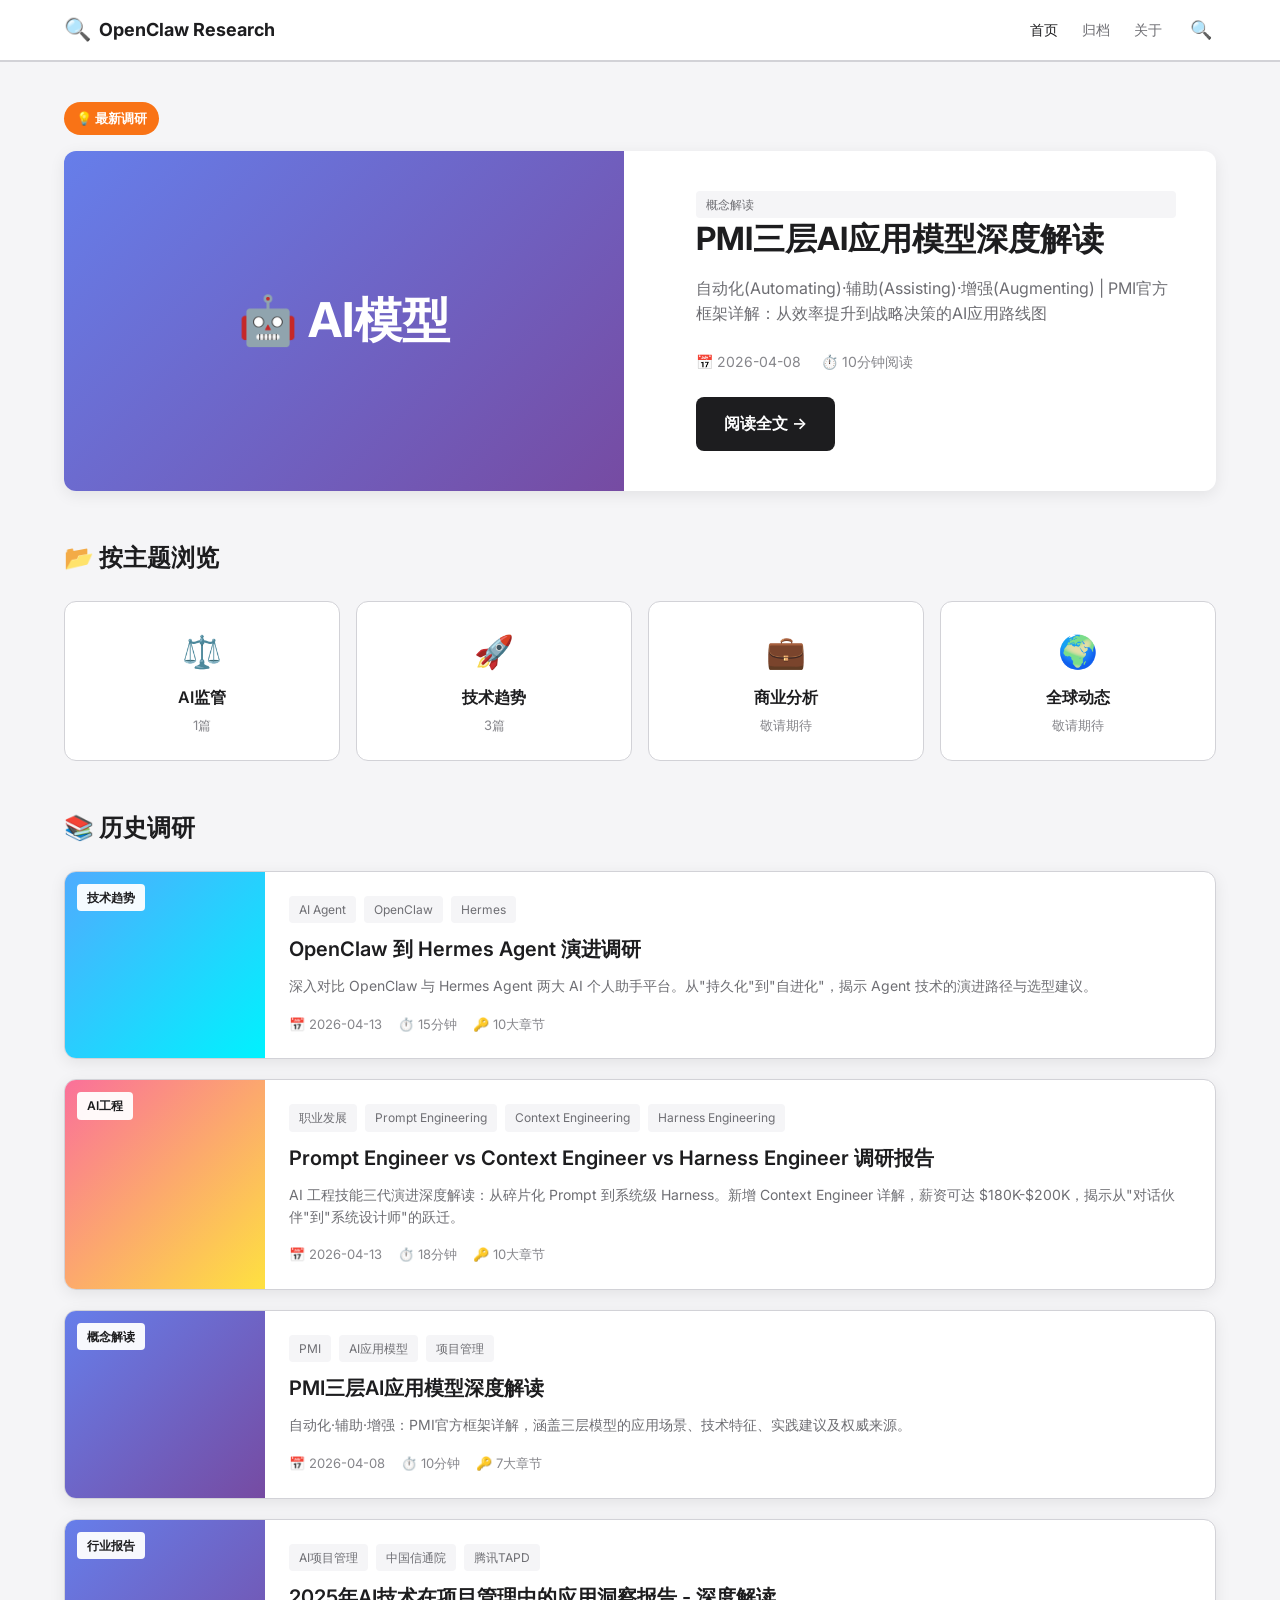
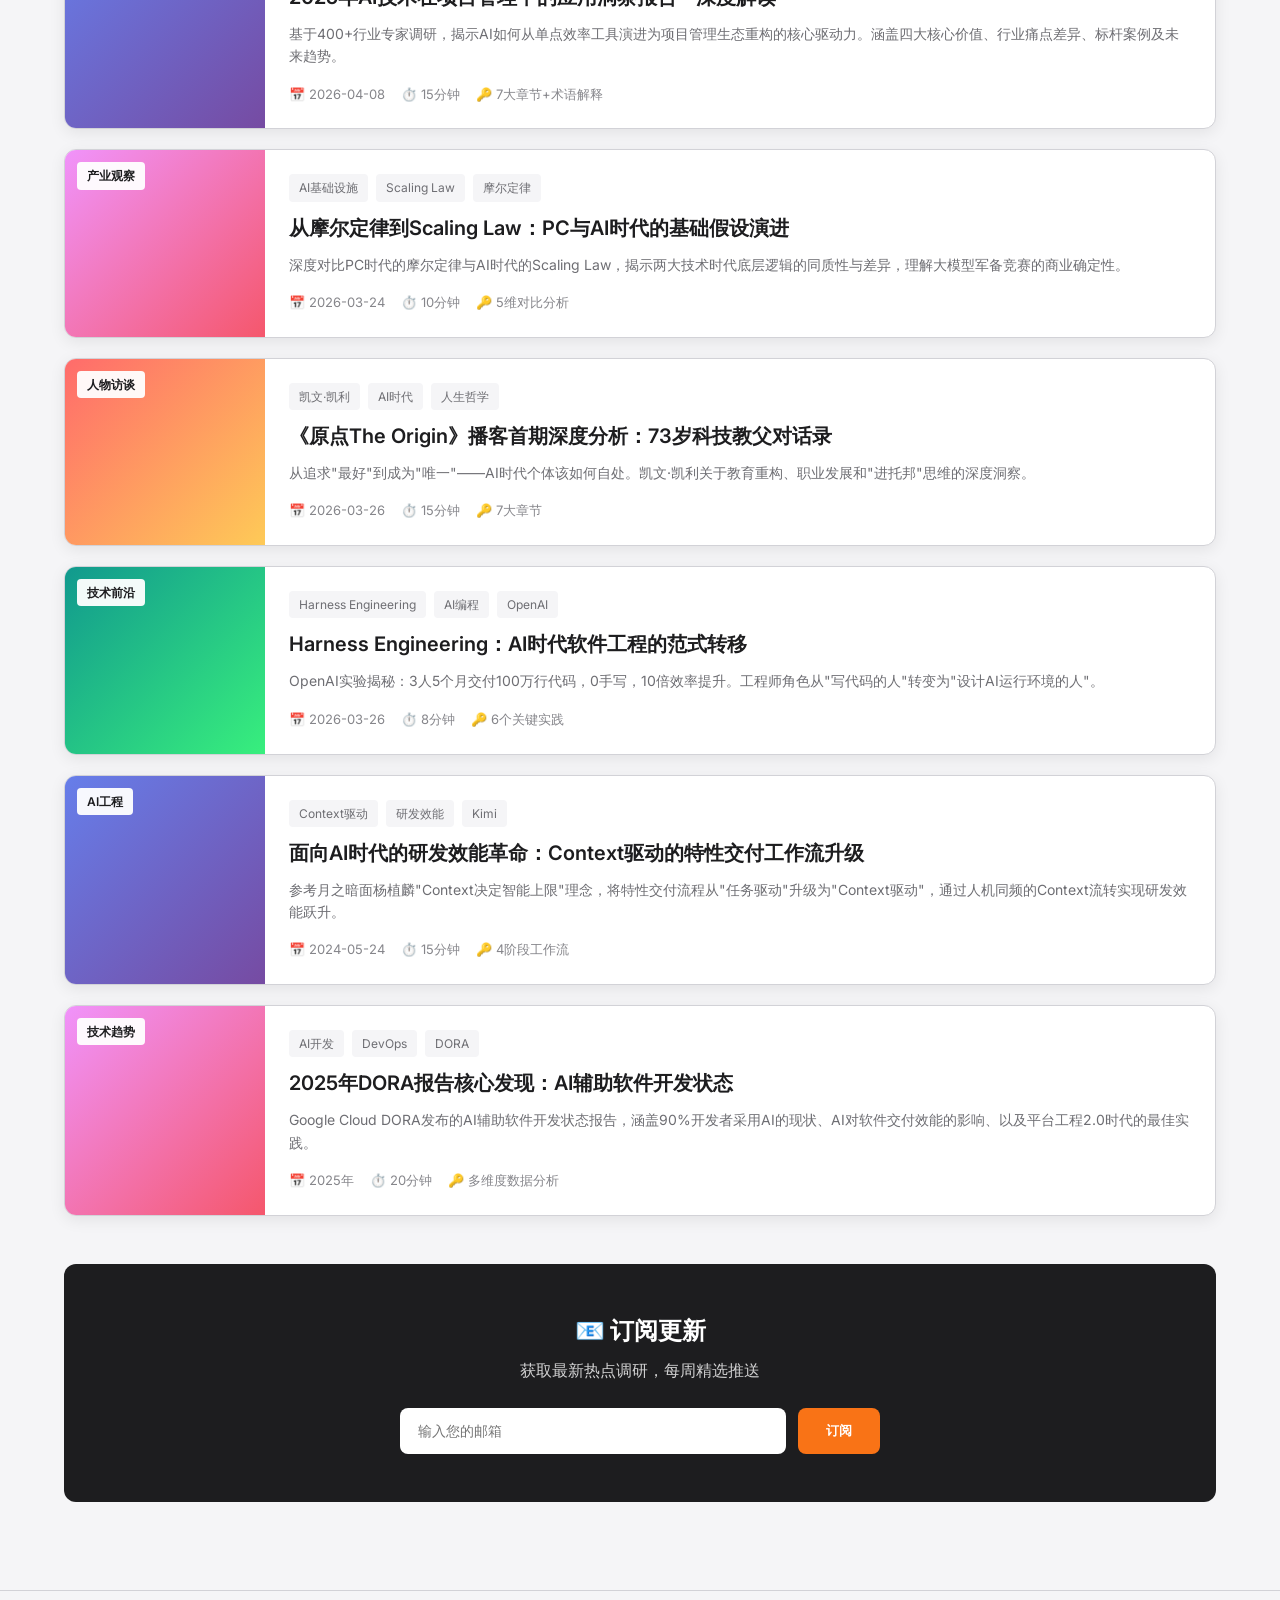
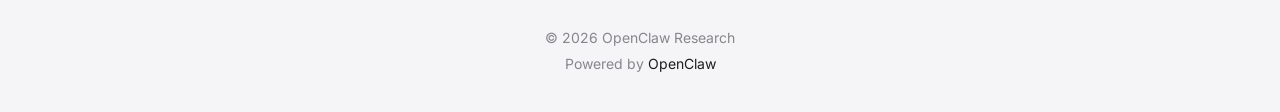
==== index.html @ 77548c1f "内容调整：迁移 2.1 节至正确报告 OpenClaw_Hermes_Agent_Evolution_Research_v1.0_202604131225.html: - v1.0 → v1.1 - " ====
<!DOCTYPE html>
<html lang="zh-CN">
<head>
    <meta charset="UTF-8">
    <meta name="viewport" content="width=device-width, initial-scale=1.0">
    <title>OpenClaw Research - 热点调研</title>
    <link rel="stylesheet" href="assets/css/style.css">
    <link href="https://fonts.googleapis.com/css2?family=Inter:wght@400;500;600;700&display=swap" rel="stylesheet">
</head>
<body>
    <!-- 顶部导航 -->
    <header class="header">
        <div class="header-container">
            <a href="index.html" class="logo">
                <span class="logo-icon">🔍</span>
                <span class="logo-text">OpenClaw Research</span>
            </a>
            <nav class="nav">
                <a href="index.html" class="nav-link active">首页</a>
                <a href="archive.html" class="nav-link">归档</a>
                <a href="about.html" class="nav-link">关于</a>
                <button class="search-btn" onclick="toggleSearch()">🔍</button>
            </nav>
        </div>
    </header>

    <!-- 搜索框 -->
    <div class="search-bar" id="searchBar">
        <div class="search-container">
            <input type="text" placeholder="搜索调研文章..." id="searchInput">
            <button onclick="search()">搜索</button>
        </div>
    </div>

    <!-- 主要内容 -->
    <main class="main">
        <!-- Hero区：最新调研 -->
        <section class="hero">
            <div class="hero-badge">💡 最新调研</div>
            <div class="hero-card">
                <div class="hero-image">
                    <div class="hero-placeholder">🤖 AI模型</div>
                </div>
                <div class="hero-content">
                    <span class="tag">概念解读</span>
                    <h1 class="hero-title">PMI三层AI应用模型深度解读</h1>
                    <p class="hero-subtitle">自动化(Automating)·辅助(Assisting)·增强(Augmenting) | PMI官方框架详解：从效率提升到战略决策的AI应用路线图</p>
                    <div class="hero-meta">
                        <span>📅 2026-04-08</span>
                        <span>⏱️ 10分钟阅读</span>
                    </div>
                    <a href="articles/PMI_Three_Layer_AI_Model_Interpretation_v1.0_202604081400.html" class="hero-btn">阅读全文 →</a>
                </div>
            </div>
        </section>

        <!-- 主题分类 -->
        <section class="topics">
            <h2 class="section-title">📂 按主题浏览</h2>
            <div class="topic-grid">
                <a href="#" class="topic-card ai-regulation">
                    <span class="topic-icon">⚖️</span>
                    <span class="topic-name">AI监管</span>
                    <span class="topic-count">1篇</span>
                </a>
                <a href="#" class="topic-card tech-trends">
                    <span class="topic-icon">🚀</span>
                    <span class="topic-name">技术趋势</span>
                    <span class="topic-count">3篇</span>
                </a>
                <a href="#" class="topic-card business">
                    <span class="topic-icon">💼</span>
                    <span class="topic-name">商业分析</span>
                    <span class="topic-count">敬请期待</span>
                </a>
                <a href="#" class="topic-card global">
                    <span class="topic-icon">🌍</span>
                    <span class="topic-name">全球动态</span>
                    <span class="topic-count">敬请期待</span>
                </a>
            </div>
        </section>

        <!-- 历史调研 -->
        <section class="articles">
            <h2 class="section-title">📚 历史调研</h2>
            <div class="article-list">
                <article class="article-card">
                    <div class="article-cover" style="background: linear-gradient(135deg, #4facfe 0%, #00f2fe 100%);">
                        <span class="cover-tag">技术趋势</span>
                    </div>
                    <div class="article-info">
                        <div class="article-tags">
                            <span class="tag">AI Agent</span>
                            <span class="tag">OpenClaw</span>
                            <span class="tag">Hermes</span>
                        </div>
                        <h3 class="article-title">
                            <a href="articles/OpenClaw_Hermes_Agent_Evolution_Research_v1.0_202604131225.html">OpenClaw 到 Hermes Agent 演进调研</a>
                        </h3>
                        <p class="article-summary">深入对比 OpenClaw 与 Hermes Agent 两大 AI 个人助手平台。从"持久化"到"自进化"，揭示 Agent 技术的演进路径与选型建议。</p>
                        <div class="article-meta">
                            <span>📅 2026-04-13</span>
                            <span>⏱️ 15分钟</span>
                            <span>🔑 10大章节</span>
                        </div>
                    </div>
                </article>

                <article class="article-card">
                    <div class="article-cover" style="background: linear-gradient(135deg, #fa709a 0%, #fee140 100%);">
                        <span class="cover-tag">AI工程</span>
                    </div>
                    <div class="article-info">
                        <div class="article-tags">
                            <span class="tag">职业发展</span>
                            <span class="tag">Prompt Engineering</span>
                            <span class="tag">Context Engineering</span>
                            <span class="tag">Harness Engineering</span>
                        </div>
                        <h3 class="article-title">
                            <a href="articles/Prompt_Engineer_vs_Harness_Engineer_Research_v1.0_202604131225.html">Prompt Engineer vs Context Engineer vs Harness Engineer 调研报告</a>
                        </h3>
                        <p class="article-summary">AI 工程技能三代演进深度解读：从碎片化 Prompt 到系统级 Harness。新增 Context Engineer 详解，薪资可达 $180K-$200K，揭示从"对话伙伴"到"系统设计师"的跃迁。</p>
                        <div class="article-meta">
                            <span>📅 2026-04-13</span>
                            <span>⏱️ 18分钟</span>
                            <span>🔑 10大章节</span>
                        </div>
                    </div>
                </article>

                <article class="article-card">
                    <div class="article-cover" style="background: linear-gradient(135deg, #667eea 0%, #764ba2 100%);">
                        <span class="cover-tag">概念解读</span>
                    </div>
                    <div class="article-info">
                        <div class="article-tags">
                            <span class="tag">PMI</span>
                            <span class="tag">AI应用模型</span>
                            <span class="tag">项目管理</span>
                        </div>
                        <h3 class="article-title">
                            <a href="articles/PMI_Three_Layer_AI_Model_Interpretation_v1.0_202604081400.html">PMI三层AI应用模型深度解读</a>
                        </h3>
                        <p class="article-summary">自动化·辅助·增强：PMI官方框架详解，涵盖三层模型的应用场景、技术特征、实践建议及权威来源。</p>
                        <div class="article-meta">
                            <span>📅 2026-04-08</span>
                            <span>⏱️ 10分钟</span>
                            <span>🔑 7大章节</span>
                        </div>
                    </div>
                </article>

                <article class="article-card">
                    <div class="article-cover" style="background: linear-gradient(135deg, #667eea 0%, #764ba2 100%);">
                        <span class="cover-tag">行业报告</span>
                    </div>
                    <div class="article-info">
                        <div class="article-tags">
                            <span class="tag">AI项目管理</span>
                            <span class="tag">中国信通院</span>
                            <span class="tag">腾讯TAPD</span>
                        </div>
                        <h3 class="article-title">
                            <a href="articles/AI_Project_Management_Report_Analysis_v1.0_202604080926.html">2025年AI技术在项目管理中的应用洞察报告 - 深度解读</a>
                        </h3>
                        <p class="article-summary">基于400+行业专家调研，揭示AI如何从单点效率工具演进为项目管理生态重构的核心驱动力。涵盖四大核心价值、行业痛点差异、标杆案例及未来趋势。</p>
                        <div class="article-meta">
                            <span>📅 2026-04-08</span>
                            <span>⏱️ 15分钟</span>
                            <span>🔑 7大章节+术语解释</span>
                        </div>
                    </div>
                </article>

                <article class="article-card">
                    <div class="article-cover" style="background: linear-gradient(135deg, #f093fb 0%, #f5576c 100%);">
                        <span class="cover-tag">产业观察</span>
                    </div>
                    <div class="article-info">
                        <div class="article-tags">
                            <span class="tag">AI基础设施</span>
                            <span class="tag">Scaling Law</span>
                            <span class="tag">摩尔定律</span>
                        </div>
                        <h3 class="article-title">
                            <a href="articles/moores-law-to-scaling-law-20260324.html">从摩尔定律到Scaling Law：PC与AI时代的基础假设演进</a>
                        </h3>
                        <p class="article-summary">深度对比PC时代的摩尔定律与AI时代的Scaling Law，揭示两大技术时代底层逻辑的同质性与差异，理解大模型军备竞赛的商业确定性。</p>
                        <div class="article-meta">
                            <span>📅 2026-03-24</span>
                            <span>⏱️ 10分钟</span>
                            <span>🔑 5维对比分析</span>
                        </div>
                    </div>
                </article>

                <article class="article-card">
                    <div class="article-cover" style="background: linear-gradient(135deg, #ff6b6b 0%, #feca57 100%);">
                        <span class="cover-tag">人物访谈</span>
                    </div>
                    <div class="article-info">
                        <div class="article-tags">
                            <span class="tag">凯文·凯利</span>
                            <span class="tag">AI时代</span>
                            <span class="tag">人生哲学</span>
                        </div>
                        <h3 class="article-title">
                            <a href="articles/the-origin-kk-interview-20260326.html">《原点The Origin》播客首期深度分析：73岁科技教父对话录</a>
                        </h3>
                        <p class="article-summary">从追求"最好"到成为"唯一"——AI时代个体该如何自处。凯文·凯利关于教育重构、职业发展和"进托邦"思维的深度洞察。</p>
                        <div class="article-meta">
                            <span>📅 2026-03-26</span>
                            <span>⏱️ 15分钟</span>
                            <span>🔑 7大章节</span>
                        </div>
                    </div>
                </article>

                <article class="article-card">
                    <div class="article-cover" style="background: linear-gradient(135deg, #11998e 0%, #38ef7d 100%);">
                        <span class="cover-tag">技术前沿</span>
                    </div>
                    <div class="article-info">
                        <div class="article-tags">
                            <span class="tag">Harness Engineering</span>
                            <span class="tag">AI编程</span>
                            <span class="tag">OpenAI</span>
                        </div>
                        <h3 class="article-title">
                            <a href="articles/harness-engineering-20260326.html">Harness Engineering：AI时代软件工程的范式转移</a>
                        </h3>
                        <p class="article-summary">OpenAI实验揭秘：3人5个月交付100万行代码，0手写，10倍效率提升。工程师角色从"写代码的人"转变为"设计AI运行环境的人"。</p>
                        <div class="article-meta">
                            <span>📅 2026-03-26</span>
                            <span>⏱️ 8分钟</span>
                            <span>🔑 6个关键实践</span>
                        </div>
                    </div>
                </article>

                <article class="article-card">
                    <div class="article-cover" style="background: linear-gradient(135deg, #667eea 0%, #764ba2 100%);">
                        <span class="cover-tag">AI工程</span>
                    </div>
                    <div class="article-info">
                        <div class="article-tags">
                            <span class="tag">Context驱动</span>
                            <span class="tag">研发效能</span>
                            <span class="tag">Kimi</span>
                        </div>
                        <h3 class="article-title">
                            <a href="articles/context-driven-dev-workflow-20240524.html">面向AI时代的研发效能革命：Context驱动的特性交付工作流升级</a>
                        </h3>
                        <p class="article-summary">参考月之暗面杨植麟"Context决定智能上限"理念，将特性交付流程从"任务驱动"升级为"Context驱动"，通过人机同频的Context流转实现研发效能跃升。</p>
                        <div class="article-meta">
                            <span>📅 2024-05-24</span>
                            <span>⏱️ 15分钟</span>
                            <span>🔑 4阶段工作流</span>
                        </div>
                    </div>
                </article>
                
                <article class="article-card">
                    <div class="article-cover dora-cover">
                        <span class="cover-tag">技术趋势</span>
                    </div>
                    <div class="article-info">
                        <div class="article-tags">
                            <span class="tag">AI开发</span>
                            <span class="tag">DevOps</span>
                            <span class="tag">DORA</span>
                        </div>
                        <h3 class="article-title">
                            <a href="articles/dora-report-2025.html">2025年DORA报告核心发现：AI辅助软件开发状态</a>
                        </h3>
                        <p class="article-summary">Google Cloud DORA发布的AI辅助软件开发状态报告，涵盖90%开发者采用AI的现状、AI对软件交付效能的影响、以及平台工程2.0时代的最佳实践。</p>
                        <div class="article-meta">
                            <span>📅 2025年</span>
                            <span>⏱️ 20分钟</span>
                            <span>🔑 多维度数据分析</span>
                        </div>
                    </div>
                </article>
            </div>
        </section>

        <!-- 订阅区 -->
        <section class="subscribe">
            <div class="subscribe-box">
                <h3>📧 订阅更新</h3>
                <p>获取最新热点调研，每周精选推送</p>
                <form class="subscribe-form" onsubmit="event.preventDefault(); alert('订阅功能即将上线');">
                    <input type="email" placeholder="输入您的邮箱" required>
                    <button type="submit">订阅</button>
                </form>
            </div>
        </section>
    </main>

    <!-- 页脚 -->
    <footer class="footer">
        <div class="footer-content">
            <p>© 2026 OpenClaw Research</p>
            <p>Powered by <a href="https://openclaw.ai" target="_blank">OpenClaw</a></p>
        </div>
    </footer>

    <script>
        function toggleSearch() {
            const searchBar = document.getElementById('searchBar');
            searchBar.classList.toggle('active');
            if (searchBar.classList.contains('active')) {
                document.getElementById('searchInput').focus();
            }
        }

        function search() {
            const query = document.getElementById('searchInput').value;
            if (query) {
                alert('搜索功能开发中，敬请期待');
            }
        }
    </script>
</body>
</html>
---- assets/css/style.css ----
/* OpenClaw Research - 主样式表 */
/* 极简苹果风格 + 麦肯锡专业感 */

:root {
    --primary: #1d1d1f;
    --secondary: #86868b;
    --accent: #f97316;
    --bg: #f5f5f7;
    --card-bg: #ffffff;
    --border: #d2d2d7;
    --text: #1d1d1f;
    --text-secondary: #6e6e73;
    --nav-bg: #1d1d1f;
    --nav-text: #f5f5f7;
    --shadow: 0 4px 16px rgba(0,0,0,0.08);
    --radius: 12px;
    --max-width: 1200px;
    --content-width: 800px;
}

* {
    margin: 0;
    padding: 0;
    box-sizing: border-box;
}

body {
    font-family: -apple-system, BlinkMacSystemFont, 'Inter', 'PingFang SC', 'Microsoft YaHei', sans-serif;
    font-size: 16px;
    line-height: 1.6;
    color: var(--text);
    background: var(--bg);
    -webkit-font-smoothing: antialiased;
}

/* ===== 顶部导航 ===== */
.header {
    background: var(--card-bg);
    border-bottom: 1px solid var(--border);
    position: sticky;
    top: 0;
    z-index: 100;
}

.header-container {
    max-width: var(--max-width);
    margin: 0 auto;
    padding: 0 24px;
    height: 60px;
    display: flex;
    align-items: center;
    justify-content: space-between;
}

.logo {
    display: flex;
    align-items: center;
    gap: 8px;
    text-decoration: none;
    color: var(--primary);
    font-weight: 700;
    font-size: 18px;
}

.logo-icon {
    font-size: 22px;
}

.nav {
    display: flex;
    align-items: center;
    gap: 24px;
}

.nav-link {
    text-decoration: none;
    color: var(--text-secondary);
    font-weight: 500;
    font-size: 14px;
    transition: color 0.2s;
}

.nav-link:hover,
.nav-link.active {
    color: var(--primary);
}

.search-btn {
    background: none;
    border: none;
    font-size: 18px;
    cursor: pointer;
    padding: 4px;
}

/* ===== 搜索框 ===== */
.search-bar {
    background: var(--card-bg);
    border-bottom: 1px solid var(--border);
    padding: 0;
    max-height: 0;
    overflow: hidden;
    transition: all 0.3s ease;
}

.search-bar.active {
    padding: 16px 24px;
    max-height: 80px;
}

.search-container {
    max-width: var(--max-width);
    margin: 0 auto;
    display: flex;
    gap: 12px;
}

.search-container input {
    flex: 1;
    padding: 12px 16px;
    border: 1px solid var(--border);
    border-radius: 8px;
    font-size: 14px;
    outline: none;
}

.search-container input:focus {
    border-color: var(--accent);
}

.search-container button {
    padding: 12px 24px;
    background: var(--primary);
    color: white;
    border: none;
    border-radius: 8px;
    cursor: pointer;
    font-weight: 500;
}

/* ===== 主内容区 ===== */
.main {
    max-width: var(--max-width);
    margin: 0 auto;
    padding: 40px 24px;
}

/* ===== Hero区 ===== */
.hero {
    margin-bottom: 48px;
}

.hero-badge {
    display: inline-block;
    background: var(--accent);
    color: white;
    padding: 6px 12px;
    border-radius: 20px;
    font-size: 13px;
    font-weight: 600;
    margin-bottom: 16px;
}

.hero-card {
    display: grid;
    grid-template-columns: 1fr 1fr;
    gap: 32px;
    background: var(--card-bg);
    border-radius: var(--radius);
    overflow: hidden;
    box-shadow: var(--shadow);
}

.hero-image {
    background: linear-gradient(135deg, #667eea 0%, #764ba2 100%);
    display: flex;
    align-items: center;
    justify-content: center;
    min-height: 300px;
}

.hero-placeholder {
    font-size: 48px;
    text-align: center;
    color: white;
    font-weight: 700;
}

.hero-content {
    padding: 40px;
    display: flex;
    flex-direction: column;
    justify-content: center;
}

.hero-title {
    font-size: 32px;
    font-weight: 700;
    line-height: 1.3;
    margin-bottom: 16px;
    color: var(--primary);
}

.hero-subtitle {
    font-size: 16px;
    color: var(--text-secondary);
    line-height: 1.6;
    margin-bottom: 24px;
}

.hero-meta {
    display: flex;
    gap: 20px;
    color: var(--secondary);
    font-size: 14px;
    margin-bottom: 24px;
}

.hero-btn {
    display: inline-block;
    background: var(--primary);
    color: white;
    padding: 14px 28px;
    border-radius: 8px;
    text-decoration: none;
    font-weight: 600;
    width: fit-content;
    transition: all 0.2s;
}

.hero-btn:hover {
    background: #000;
    transform: translateX(4px);
}

/* ===== 通用标题 ===== */
.section-title {
    font-size: 24px;
    font-weight: 700;
    margin-bottom: 24px;
    color: var(--primary);
}

/* ===== 主题分类 ===== */
.topics {
    margin-bottom: 48px;
}

.topic-grid {
    display: grid;
    grid-template-columns: repeat(4, 1fr);
    gap: 16px;
}

.topic-card {
    background: var(--card-bg);
    border-radius: var(--radius);
    padding: 24px;
    text-align: center;
    text-decoration: none;
    border: 1px solid var(--border);
    transition: all 0.2s;
}

.topic-card:hover {
    box-shadow: var(--shadow);
    transform: translateY(-2px);
}

.topic-icon {
    display: block;
    font-size: 32px;
    margin-bottom: 8px;
}

.topic-name {
    display: block;
    font-weight: 600;
    color: var(--primary);
    margin-bottom: 4px;
}

.topic-count {
    display: block;
    font-size: 13px;
    color: var(--secondary);
}

/* ===== 文章列表 ===== */
.articles {
    margin-bottom: 48px;
}

.article-list {
    display: flex;
    flex-direction: column;
    gap: 20px;
}

.article-card {
    display: grid;
    grid-template-columns: 200px 1fr;
    gap: 24px;
    background: var(--card-bg);
    border-radius: var(--radius);
    overflow: hidden;
    box-shadow: var(--shadow);
    border: 1px solid var(--border);
}

.article-cover {
    background: linear-gradient(135deg, #f093fb 0%, #f5576c 100%);
    position: relative;
    min-height: 160px;
}

.cover-tag {
    position: absolute;
    top: 12px;
    left: 12px;
    background: rgba(255,255,255,0.95);
    padding: 4px 10px;
    border-radius: 4px;
    font-size: 12px;
    font-weight: 600;
    color: var(--primary);
}

.article-info {
    padding: 24px 24px 24px 0;
}

.article-tags {
    display: flex;
    gap: 8px;
    margin-bottom: 12px;
}

.tag {
    display: inline-block;
    background: var(--bg);
    padding: 4px 10px;
    border-radius: 4px;
    font-size: 12px;
    color: var(--text-secondary);
}

.article-title {
    font-size: 20px;
    font-weight: 600;
    line-height: 1.4;
    margin-bottom: 12px;
}

.article-title a {
    color: var(--primary);
    text-decoration: none;
}

.article-title a:hover {
    color: var(--accent);
}

.article-summary {
    font-size: 14px;
    color: var(--text-secondary);
    line-height: 1.6;
    margin-bottom: 16px;
}

.article-meta {
    display: flex;
    gap: 16px;
    font-size: 13px;
    color: var(--secondary);
}

/* ===== 订阅区 ===== */
.subscribe {
    margin-bottom: 48px;
}

.subscribe-box {
    background: var(--primary);
    color: white;
    padding: 48px;
    border-radius: var(--radius);
    text-align: center;
}

.subscribe-box h3 {
    font-size: 24px;
    margin-bottom: 8px;
}

.subscribe-box p {
    color: rgba(255,255,255,0.8);
    margin-bottom: 24px;
}

.subscribe-form {
    display: flex;
    gap: 12px;
    max-width: 480px;
    margin: 0 auto;
}

.subscribe-form input {
    flex: 1;
    padding: 14px 18px;
    border: none;
    border-radius: 8px;
    font-size: 14px;
}

.subscribe-form button {
    padding: 14px 28px;
    background: var(--accent);
    color: white;
    border: none;
    border-radius: 8px;
    font-weight: 600;
    cursor: pointer;
}

/* ===== 页脚 ===== */
.footer {
    border-top: 1px solid var(--border);
    padding: 32px 24px;
    text-align: center;
}

.footer-content {
    max-width: var(--max-width);
    margin: 0 auto;
}

.footer-content p {
    color: var(--secondary);
    font-size: 14px;
    margin: 4px 0;
}

.footer-content a {
    color: var(--primary);
    text-decoration: none;
}

/* ===== 响应式设计 ===== */
@media (max-width: 1024px) {
    .hero-card {
        grid-template-columns: 1fr;
    }
    
    .hero-image {
        min-height: 200px;
    }
    
    .topic-grid {
        grid-template-columns: repeat(2, 1fr);
    }
}

@media (max-width: 768px) {
    .header-container {
        padding: 0 16px;
    }
    
    .nav {
        gap: 16px;
    }
    
    .main {
        padding: 24px 16px;
    }
    
    .hero-title {
        font-size: 24px;
    }
    
    .hero-content {
        padding: 24px;
    }
    
    .topic-grid {
        grid-template-columns: 1fr;
    }
    
    .article-card {
        grid-template-columns: 1fr;
    }
    
    .article-cover {
        min-height: 120px;
    }
    
    .article-info {
        padding: 20px;
    }
    
    .subscribe-box {
        padding: 32px 24px;
    }
    
    .subscribe-form {
        flex-direction: column;
    }
}

/* ===== 加载动画 ===== */
@keyframes fadeIn {
    from {
        opacity: 0;
        transform: translateY(10px);
    }
    to {
        opacity: 1;
        transform: translateY(0);
    }
}

.hero-card,
.topic-card,
.article-card {
    animation: fadeIn 0.5s ease-out;
}
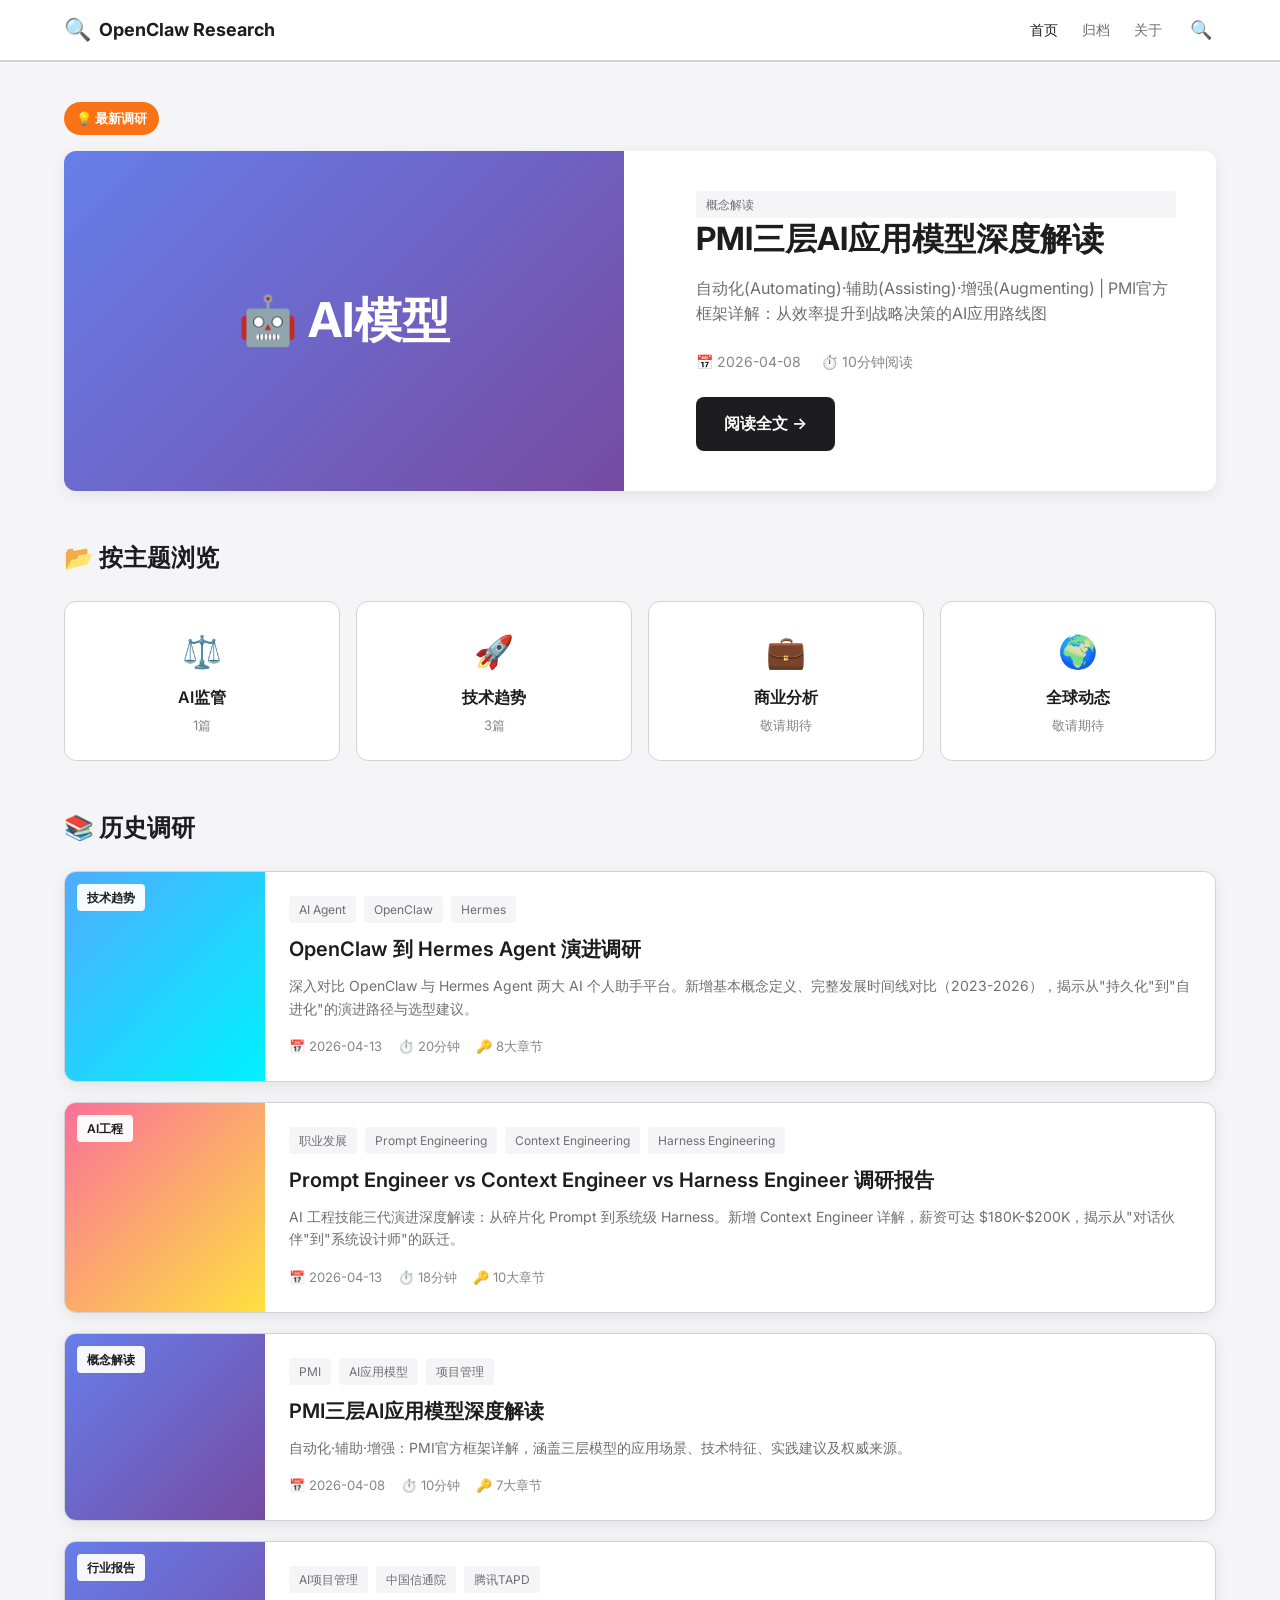
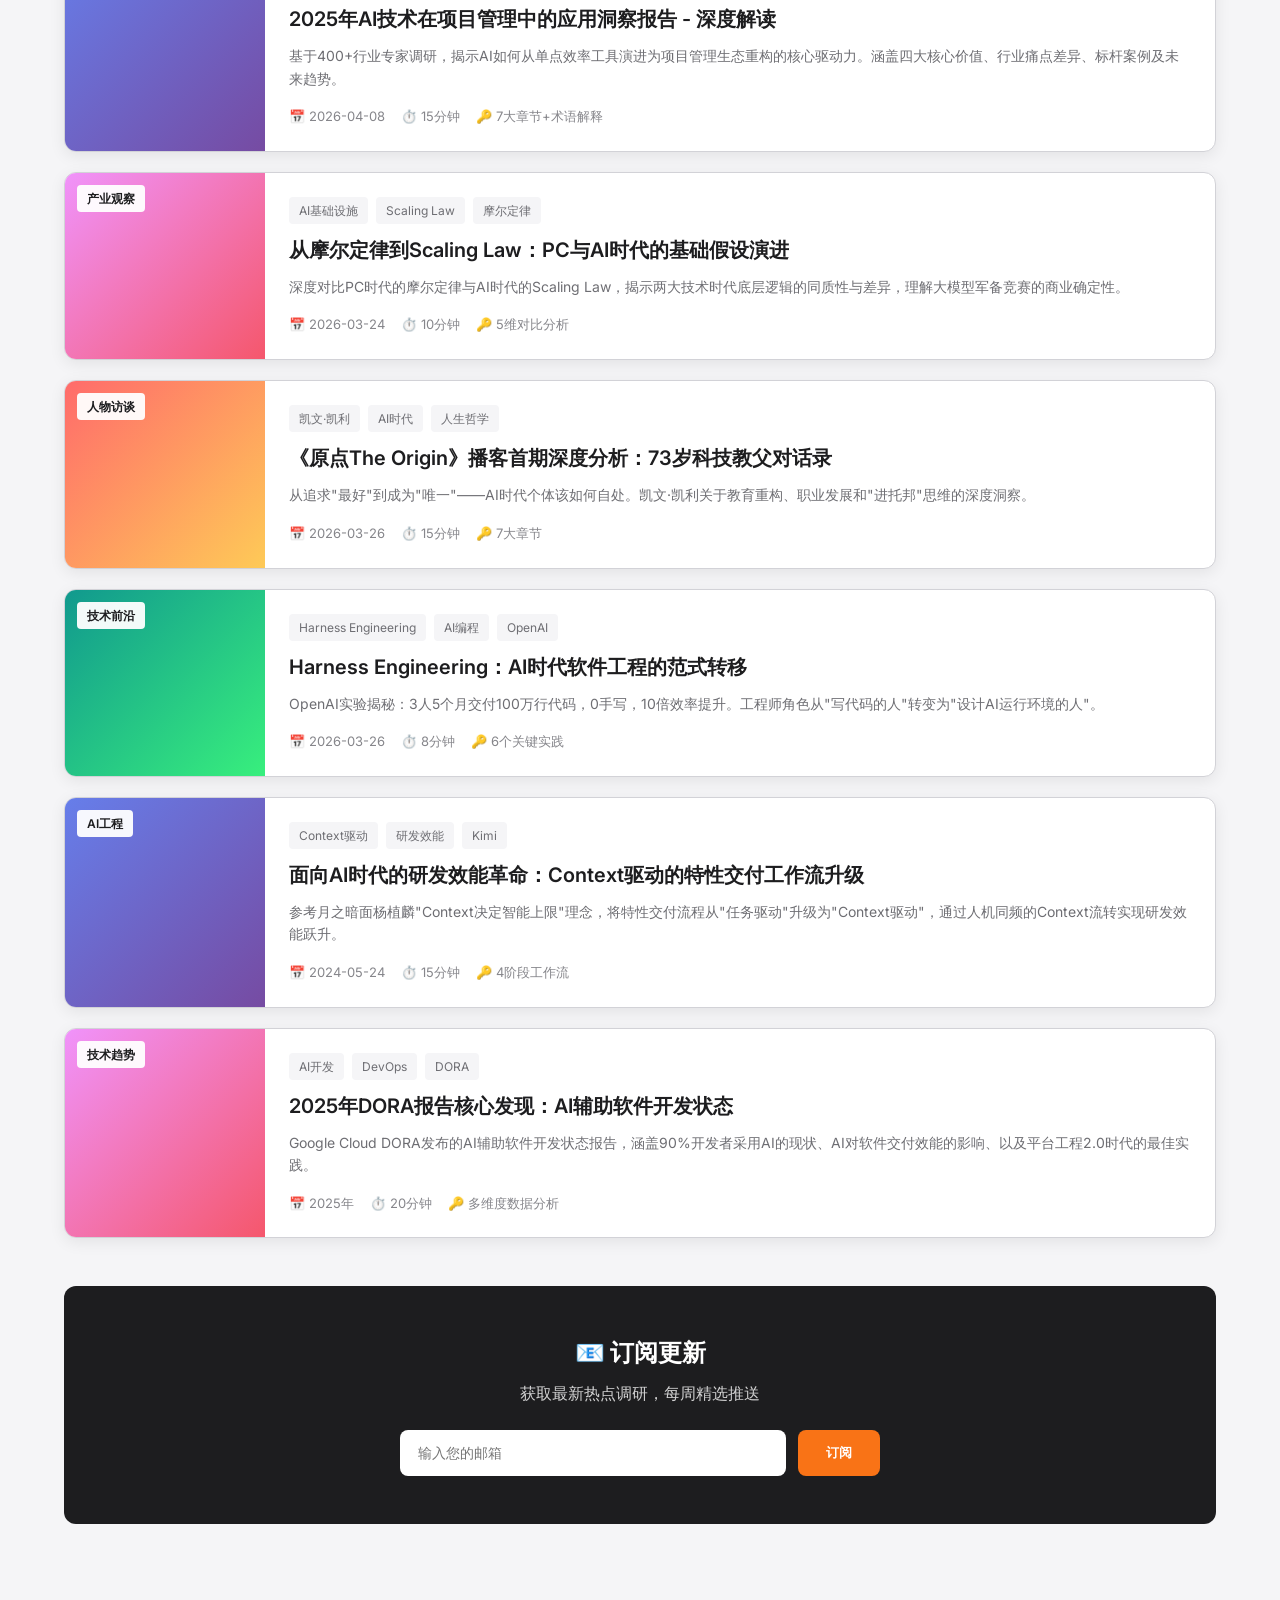
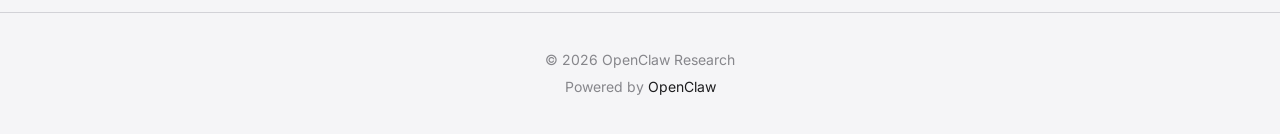
==== commit 1dde41ac: "v1.2: 新增概念定义和时间线章节 OpenClaw_Hermes_Agent_Evolution_Research_v1.0_202604131225.html: - 新增第一章'基本概念定义'：" ====
--- a/index.html
+++ b/index.html
@@ -98,11 +98,11 @@
                         <h3 class="article-title">
                             <a href="articles/OpenClaw_Hermes_Agent_Evolution_Research_v1.0_202604131225.html">OpenClaw 到 Hermes Agent 演进调研</a>
                         </h3>
-                        <p class="article-summary">深入对比 OpenClaw 与 Hermes Agent 两大 AI 个人助手平台。从"持久化"到"自进化"，揭示 Agent 技术的演进路径与选型建议。</p>
+                        <p class="article-summary">深入对比 OpenClaw 与 Hermes Agent 两大 AI 个人助手平台。新增基本概念定义、完整发展时间线对比（2023-2026），揭示从"持久化"到"自进化"的演进路径与选型建议。</p>
                         <div class="article-meta">
                             <span>📅 2026-04-13</span>
-                            <span>⏱️ 15分钟</span>
-                            <span>🔑 10大章节</span>
+                            <span>⏱️ 20分钟</span>
+                            <span>🔑 8大章节</span>
                         </div>
                     </div>
                 </article>
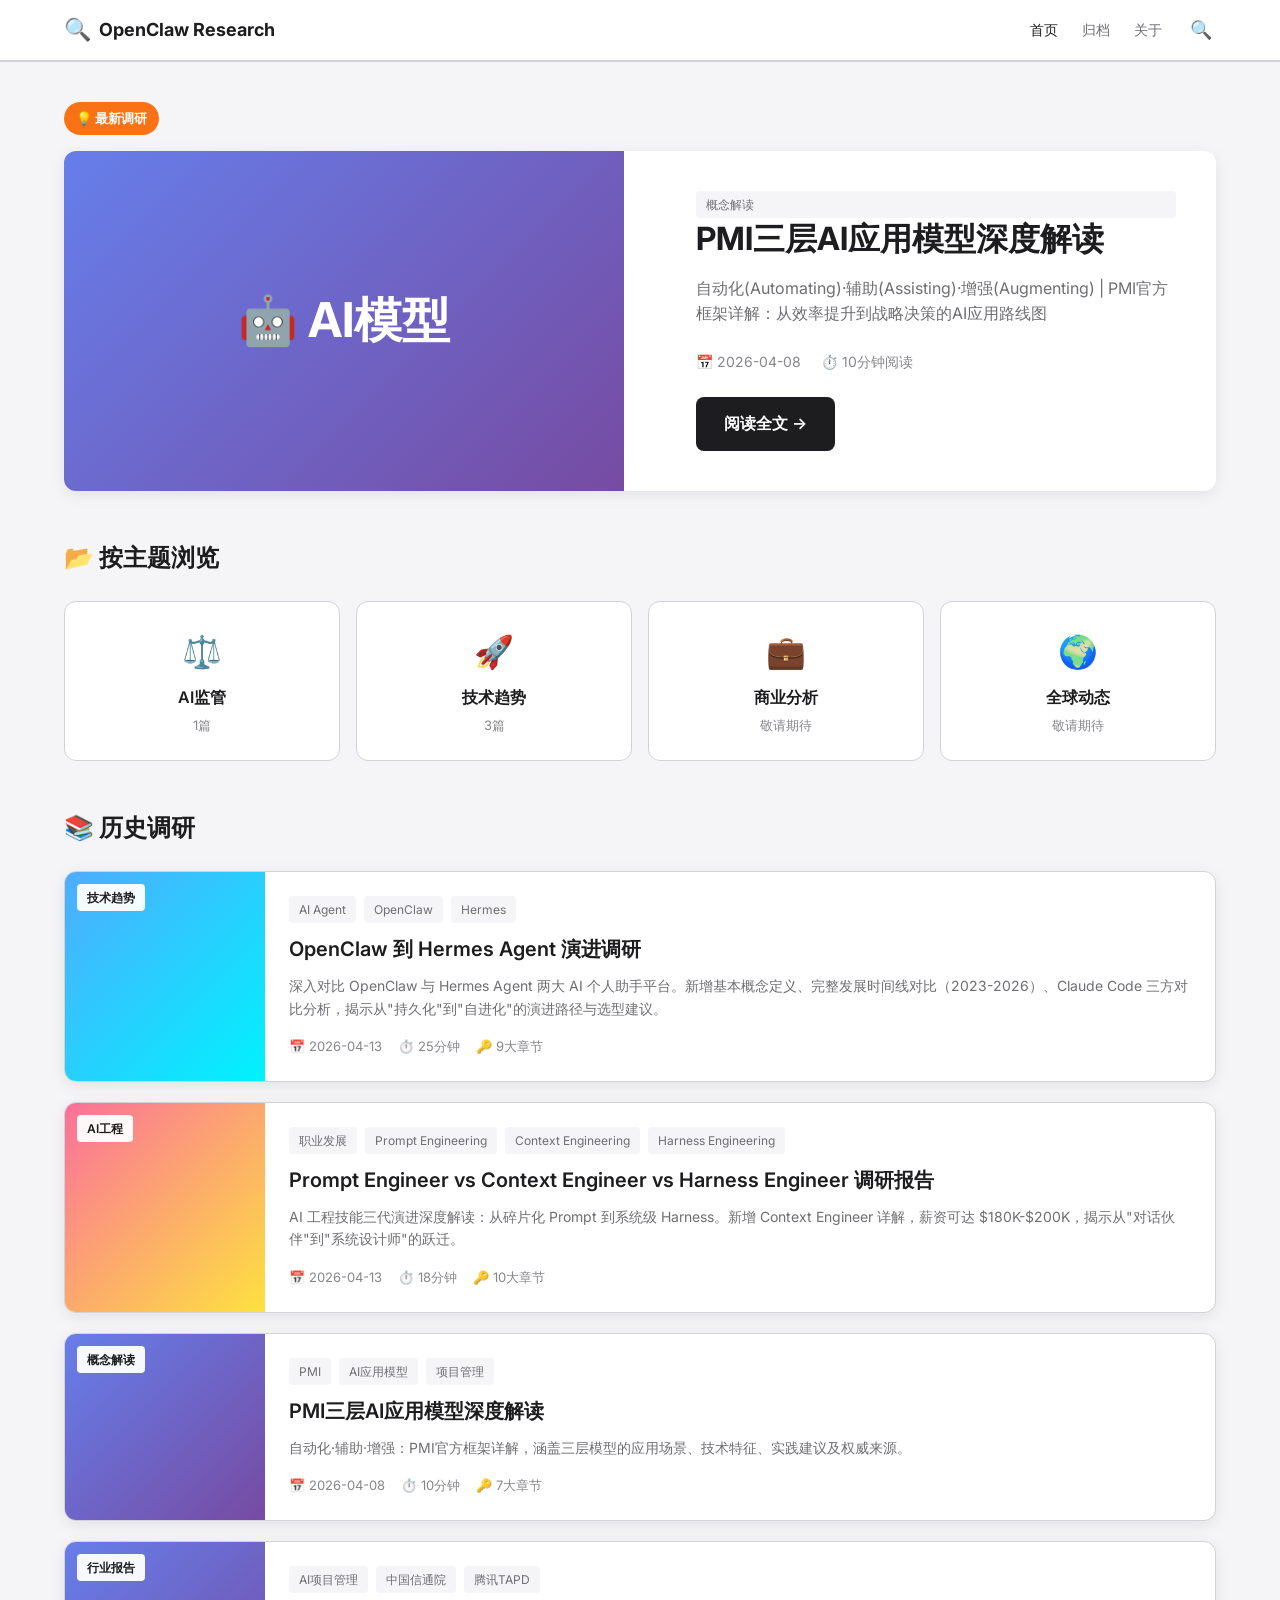
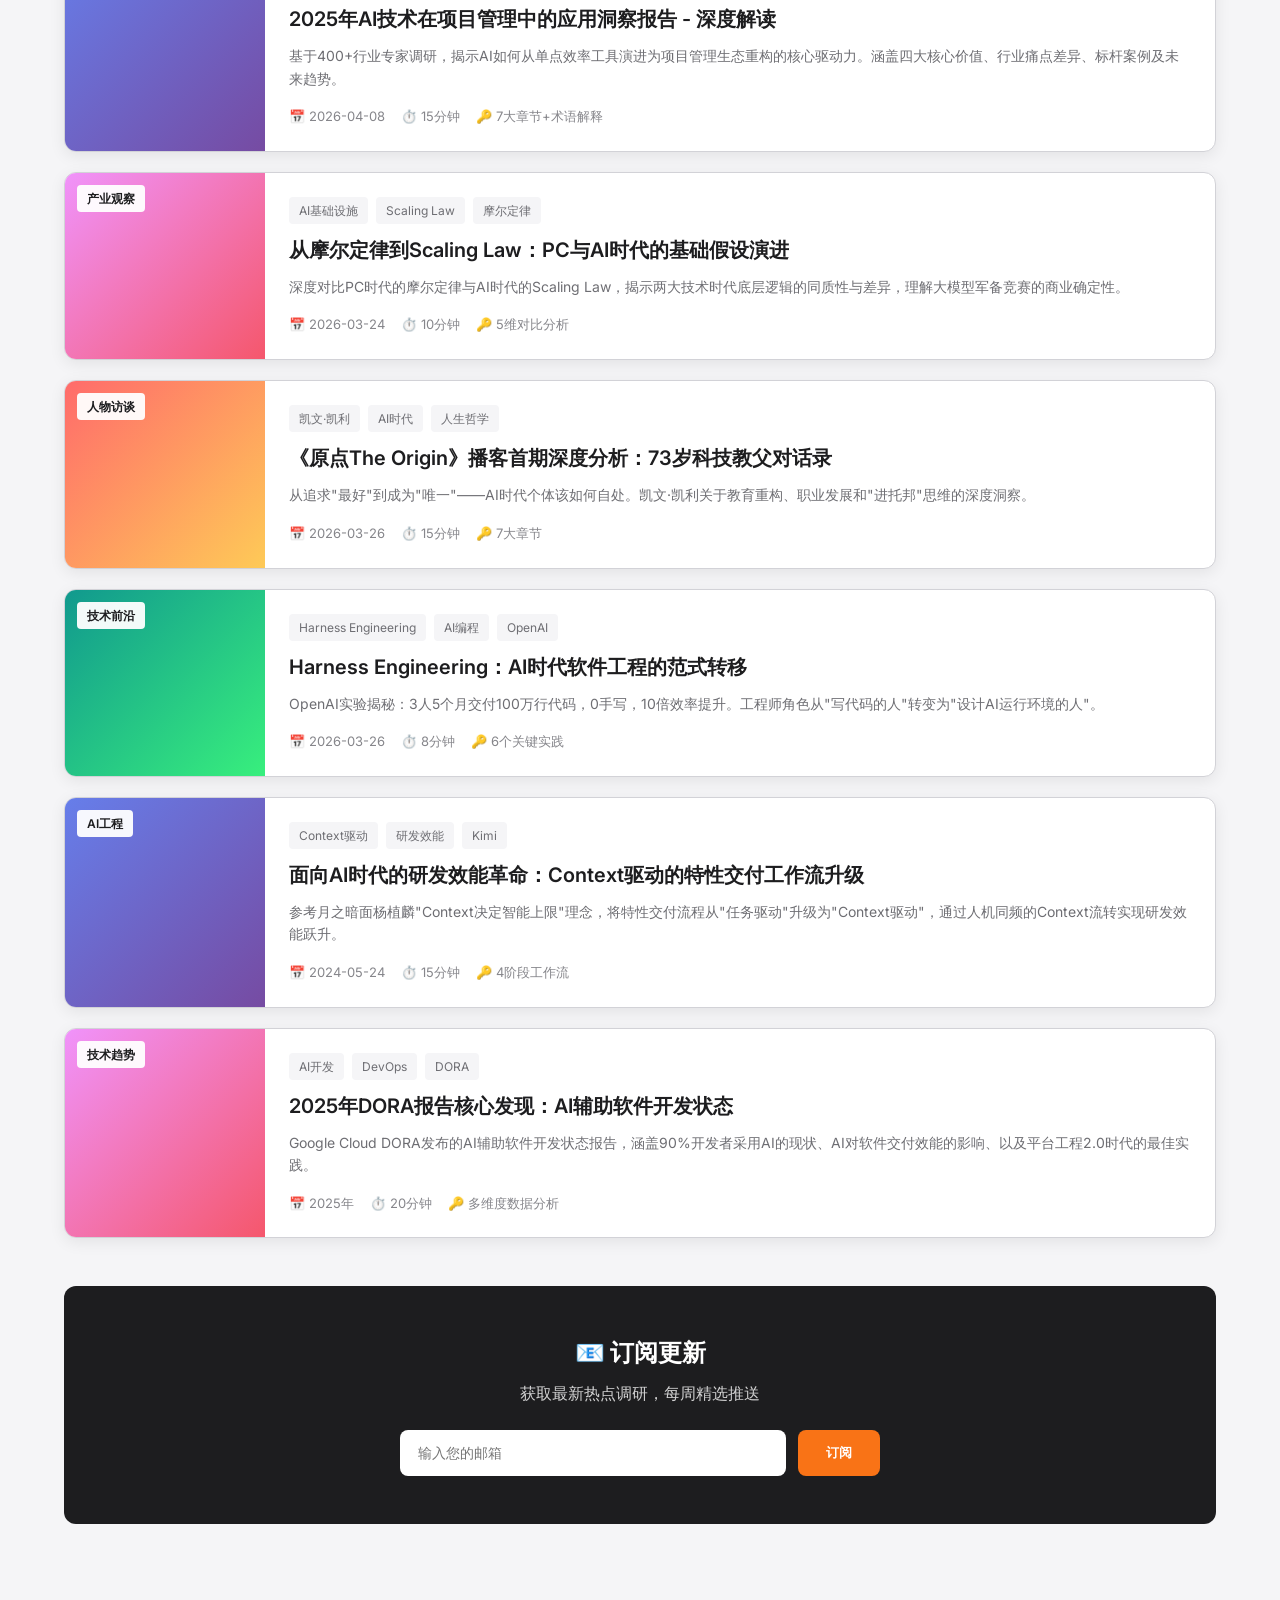
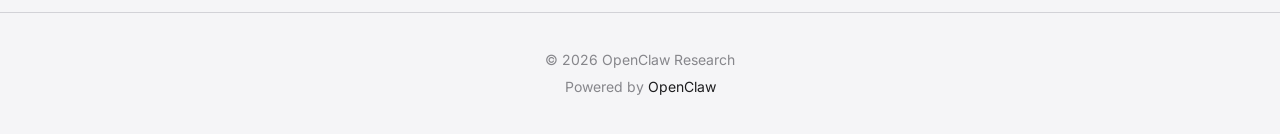
==== commit 43eabae4: "v1.3: 新增Claude Code对比分析章节，更新index.html元数据" ====
--- a/index.html
+++ b/index.html
@@ -98,11 +98,11 @@
                         <h3 class="article-title">
                             <a href="articles/OpenClaw_Hermes_Agent_Evolution_Research_v1.0_202604131225.html">OpenClaw 到 Hermes Agent 演进调研</a>
                         </h3>
-                        <p class="article-summary">深入对比 OpenClaw 与 Hermes Agent 两大 AI 个人助手平台。新增基本概念定义、完整发展时间线对比（2023-2026），揭示从"持久化"到"自进化"的演进路径与选型建议。</p>
+                        <p class="article-summary">深入对比 OpenClaw 与 Hermes Agent 两大 AI 个人助手平台。新增基本概念定义、完整发展时间线对比（2023-2026）、Claude Code 三方对比分析，揭示从"持久化"到"自进化"的演进路径与选型建议。</p>
                         <div class="article-meta">
                             <span>📅 2026-04-13</span>
-                            <span>⏱️ 20分钟</span>
-                            <span>🔑 8大章节</span>
+                            <span>⏱️ 25分钟</span>
+                            <span>🔑 9大章节</span>
                         </div>
                     </div>
                 </article>
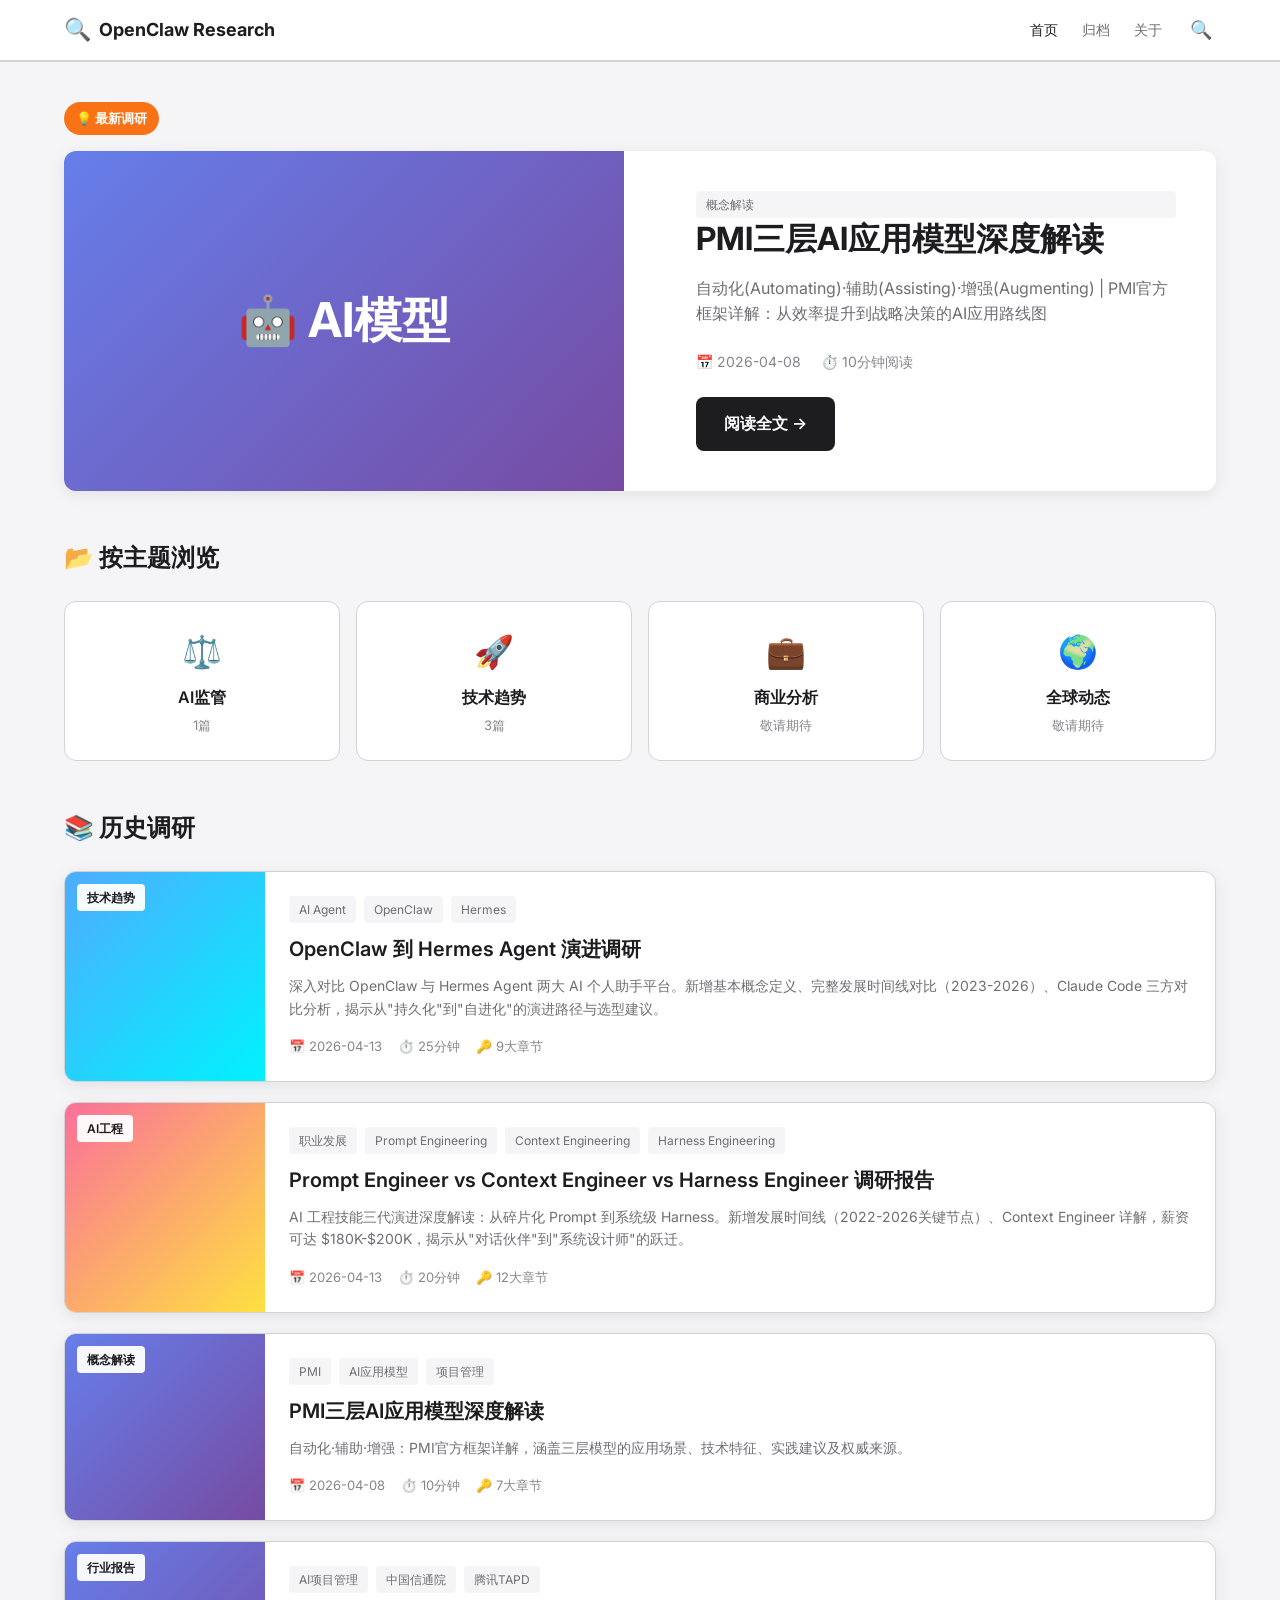
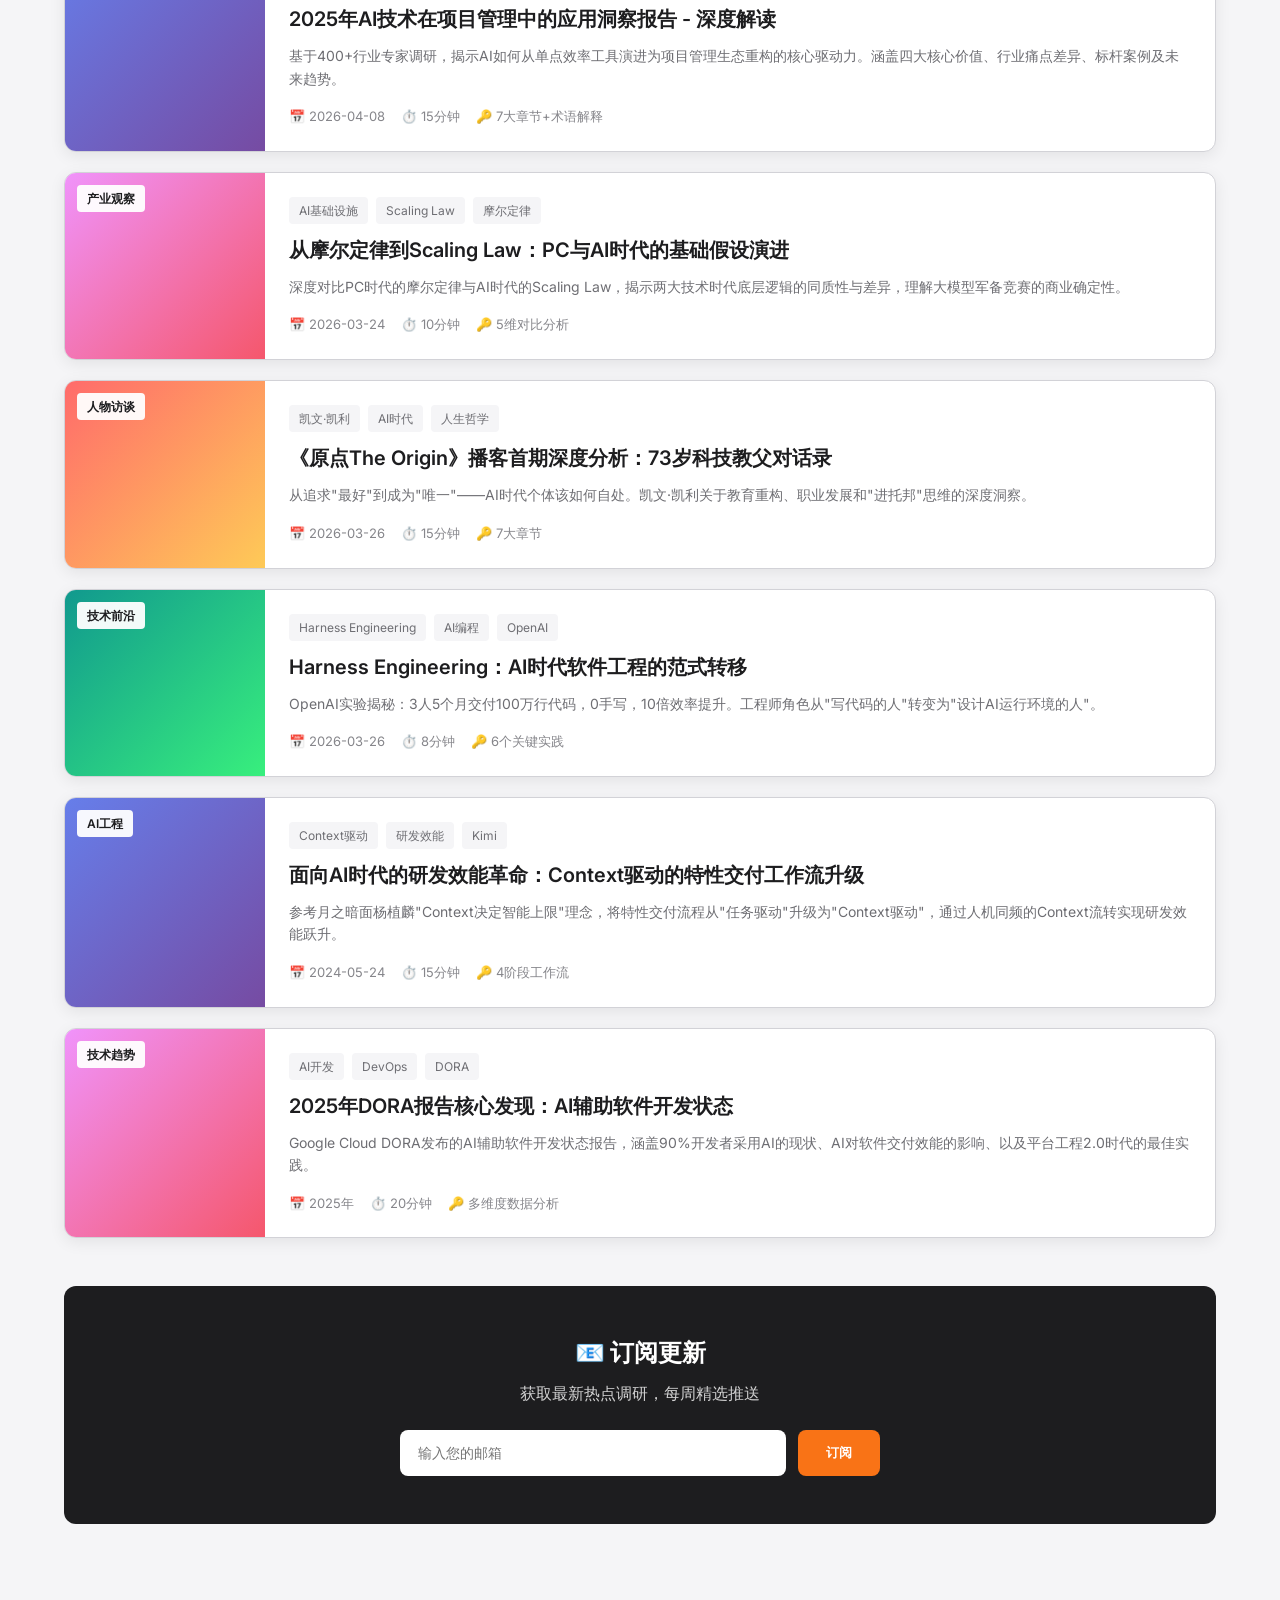
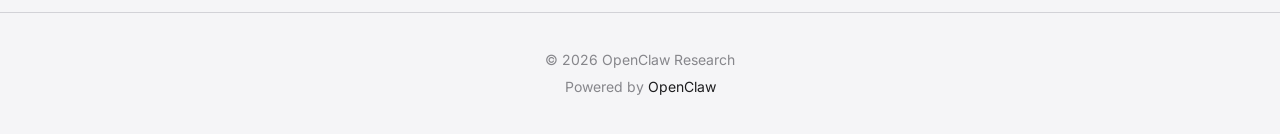
==== commit 902104c8: "v1.3: Prompt Engineer报告新增发展时间线（2022-2026）和演进驱动力分析" ====
--- a/index.html
+++ b/index.html
@@ -121,11 +121,11 @@
                         <h3 class="article-title">
                             <a href="articles/Prompt_Engineer_vs_Harness_Engineer_Research_v1.0_202604131225.html">Prompt Engineer vs Context Engineer vs Harness Engineer 调研报告</a>
                         </h3>
-                        <p class="article-summary">AI 工程技能三代演进深度解读：从碎片化 Prompt 到系统级 Harness。新增 Context Engineer 详解，薪资可达 $180K-$200K，揭示从"对话伙伴"到"系统设计师"的跃迁。</p>
+                        <p class="article-summary">AI 工程技能三代演进深度解读：从碎片化 Prompt 到系统级 Harness。新增发展时间线（2022-2026关键节点）、Context Engineer 详解，薪资可达 $180K-$200K，揭示从"对话伙伴"到"系统设计师"的跃迁。</p>
                         <div class="article-meta">
                             <span>📅 2026-04-13</span>
-                            <span>⏱️ 18分钟</span>
-                            <span>🔑 10大章节</span>
+                            <span>⏱️ 20分钟</span>
+                            <span>🔑 12大章节</span>
                         </div>
                     </div>
                 </article>
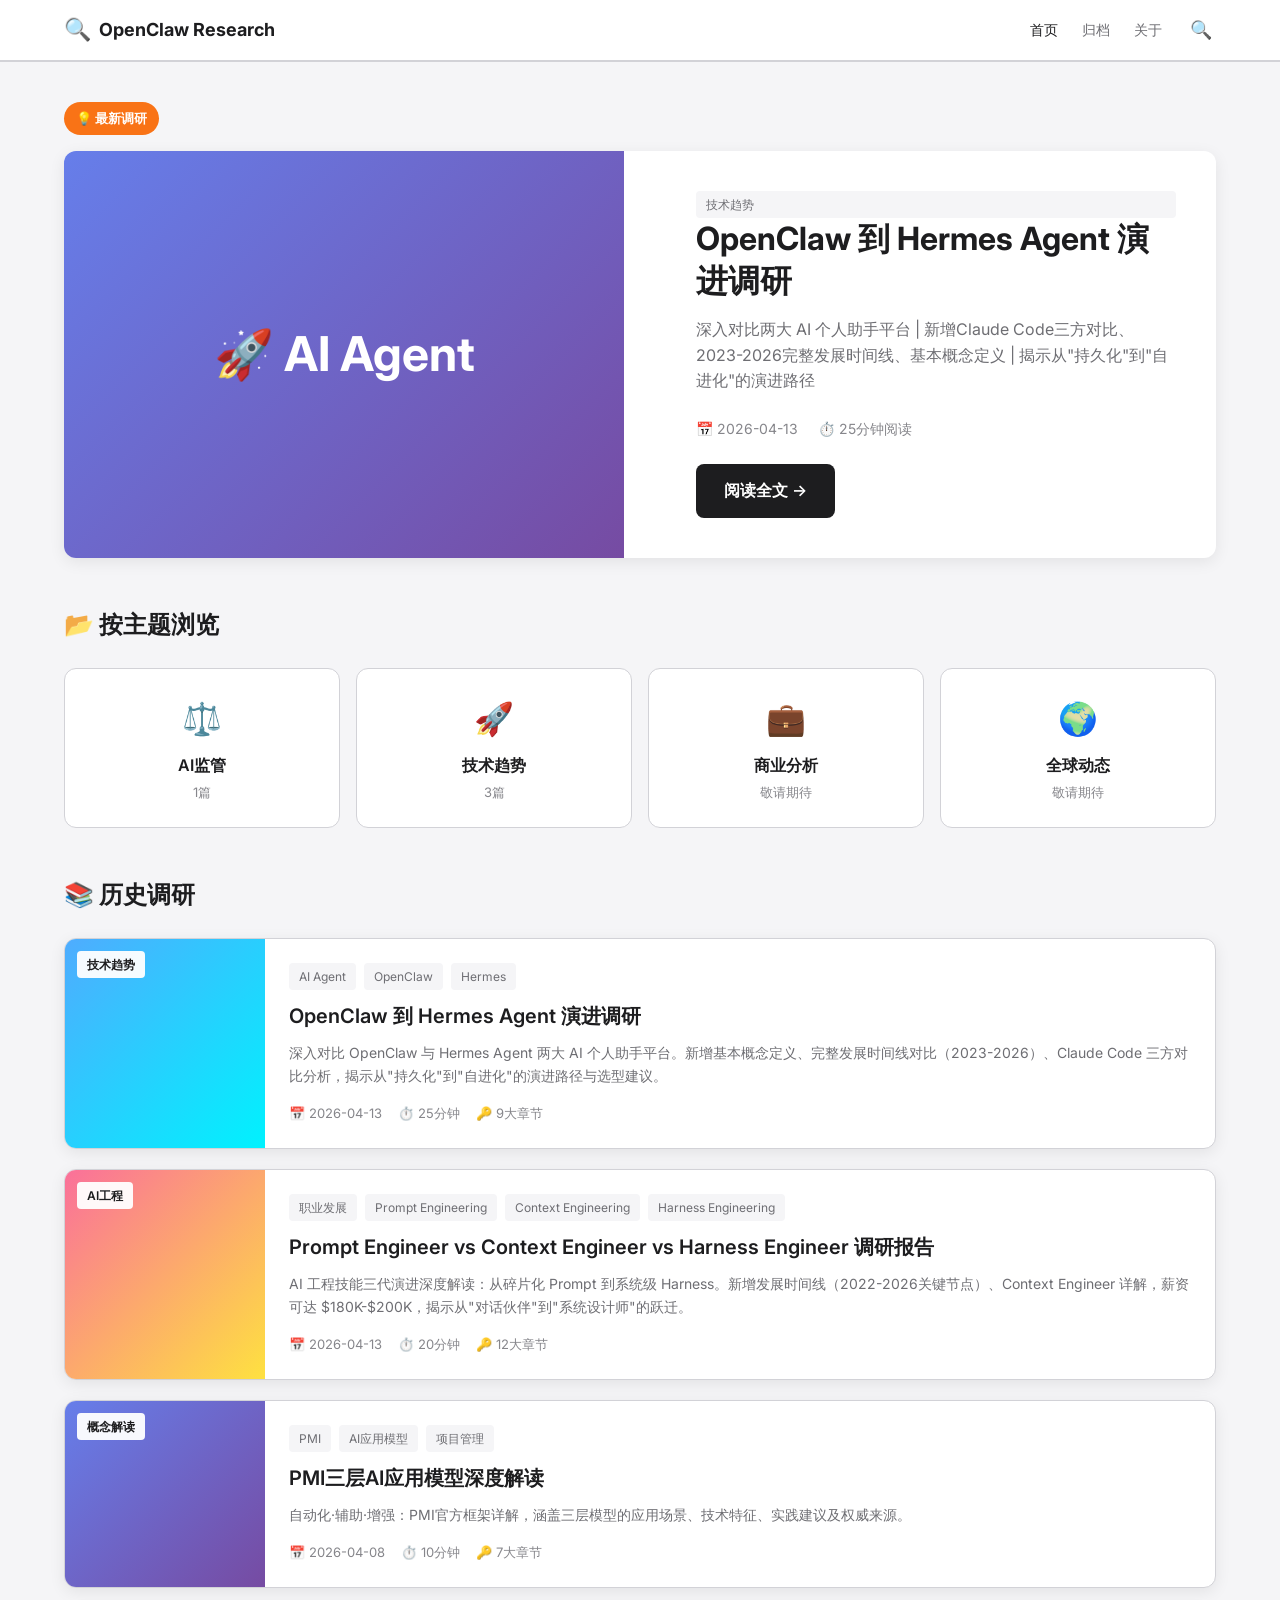
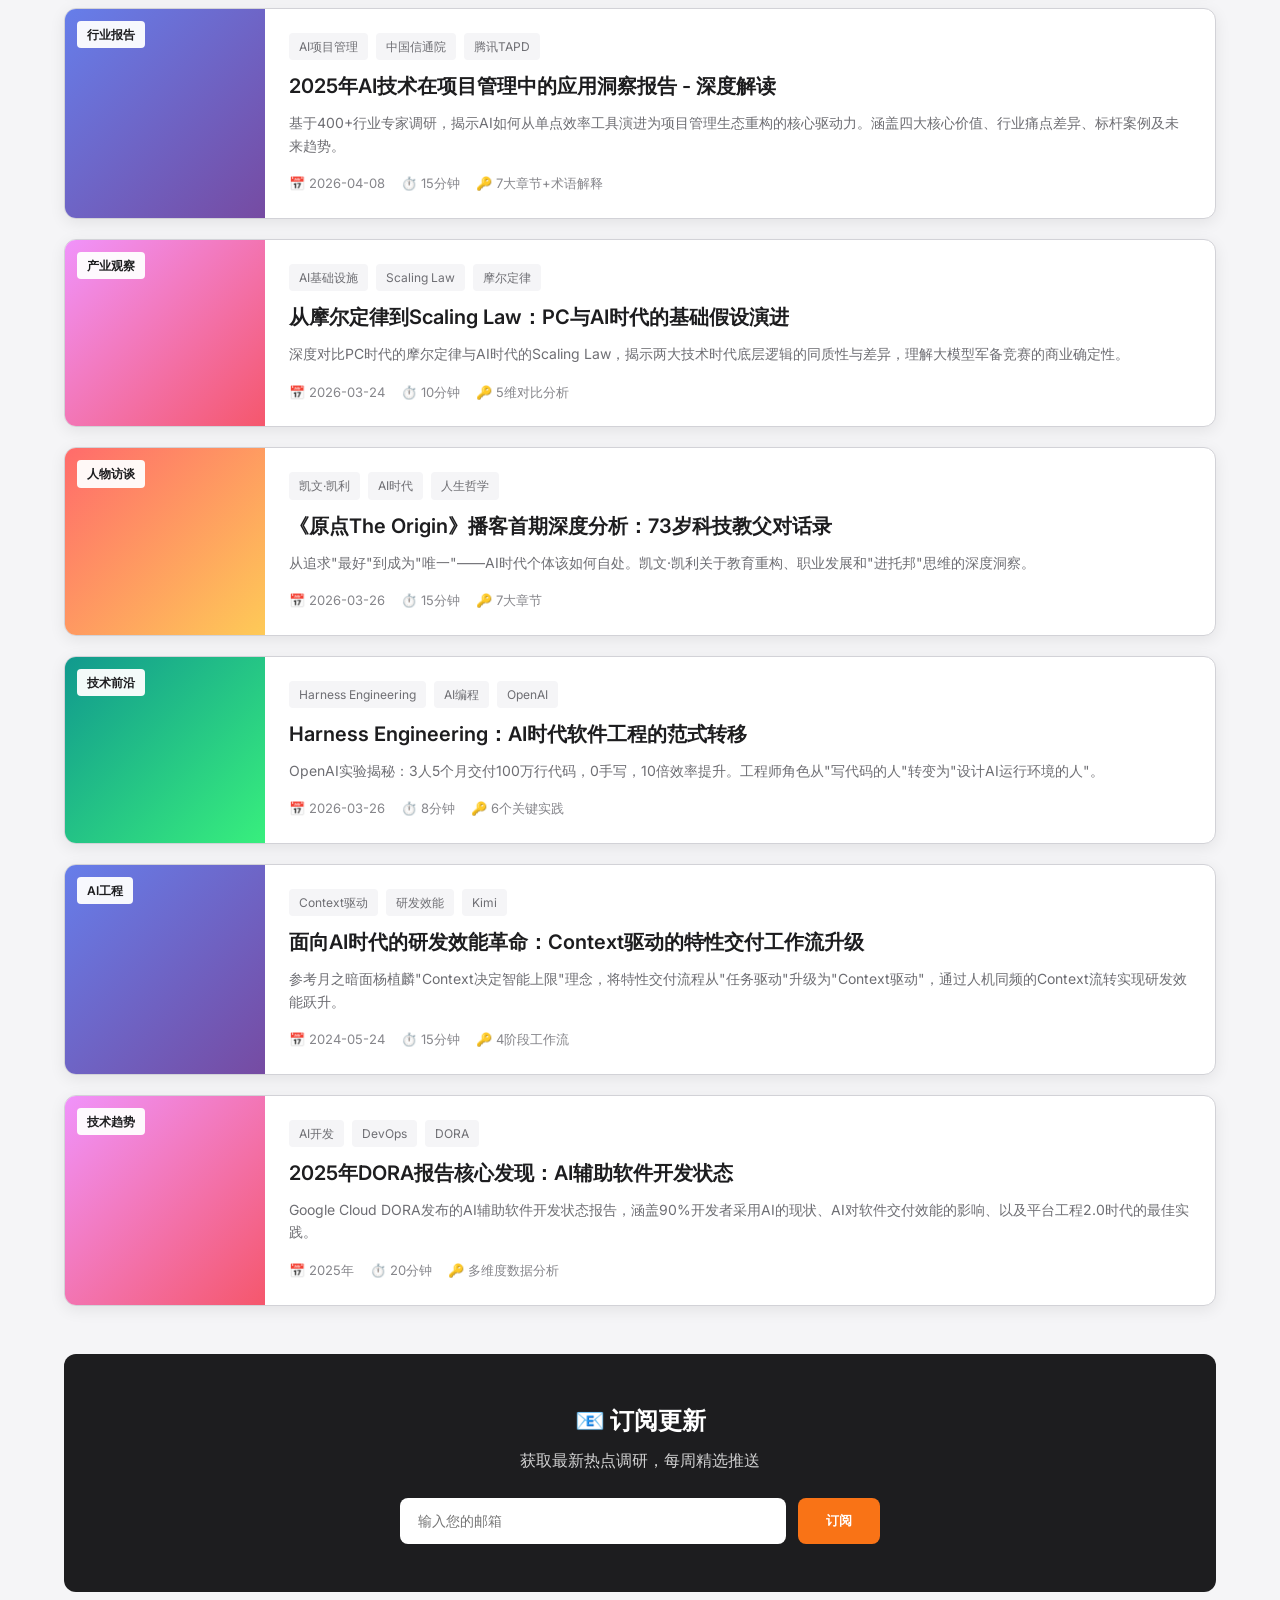
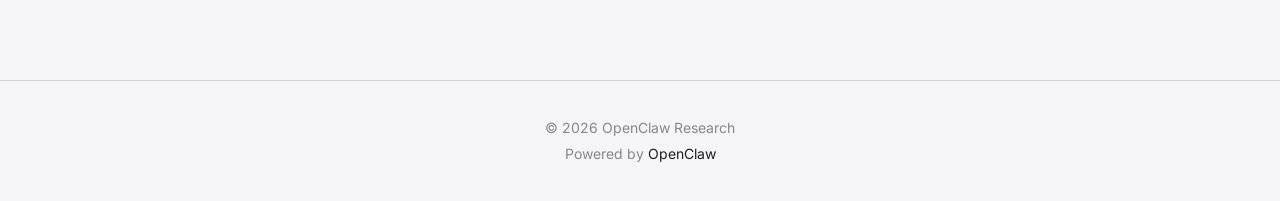
==== commit dacc57d4: "更新Hero区最新调研为OpenClaw到Hermes Agent演进调研" ====
--- a/index.html
+++ b/index.html
@@ -39,17 +39,17 @@
             <div class="hero-badge">💡 最新调研</div>
             <div class="hero-card">
                 <div class="hero-image">
-                    <div class="hero-placeholder">🤖 AI模型</div>
+                    <div class="hero-placeholder">🚀 AI Agent</div>
                 </div>
                 <div class="hero-content">
-                    <span class="tag">概念解读</span>
-                    <h1 class="hero-title">PMI三层AI应用模型深度解读</h1>
-                    <p class="hero-subtitle">自动化(Automating)·辅助(Assisting)·增强(Augmenting) | PMI官方框架详解：从效率提升到战略决策的AI应用路线图</p>
+                    <span class="tag">技术趋势</span>
+                    <h1 class="hero-title">OpenClaw 到 Hermes Agent 演进调研</h1>
+                    <p class="hero-subtitle">深入对比两大 AI 个人助手平台 | 新增Claude Code三方对比、2023-2026完整发展时间线、基本概念定义 | 揭示从"持久化"到"自进化"的演进路径</p>
                     <div class="hero-meta">
-                        <span>📅 2026-04-08</span>
-                        <span>⏱️ 10分钟阅读</span>
-                    </div>
-                    <a href="articles/PMI_Three_Layer_AI_Model_Interpretation_v1.0_202604081400.html" class="hero-btn">阅读全文 →</a>
+                        <span>📅 2026-04-13</span>
+                        <span>⏱️ 25分钟阅读</span>
+                    </div>
+                    <a href="articles/OpenClaw_Hermes_Agent_Evolution_Research_v1.0_202604131225.html" class="hero-btn">阅读全文 →</a>
                 </div>
             </div>
         </section>
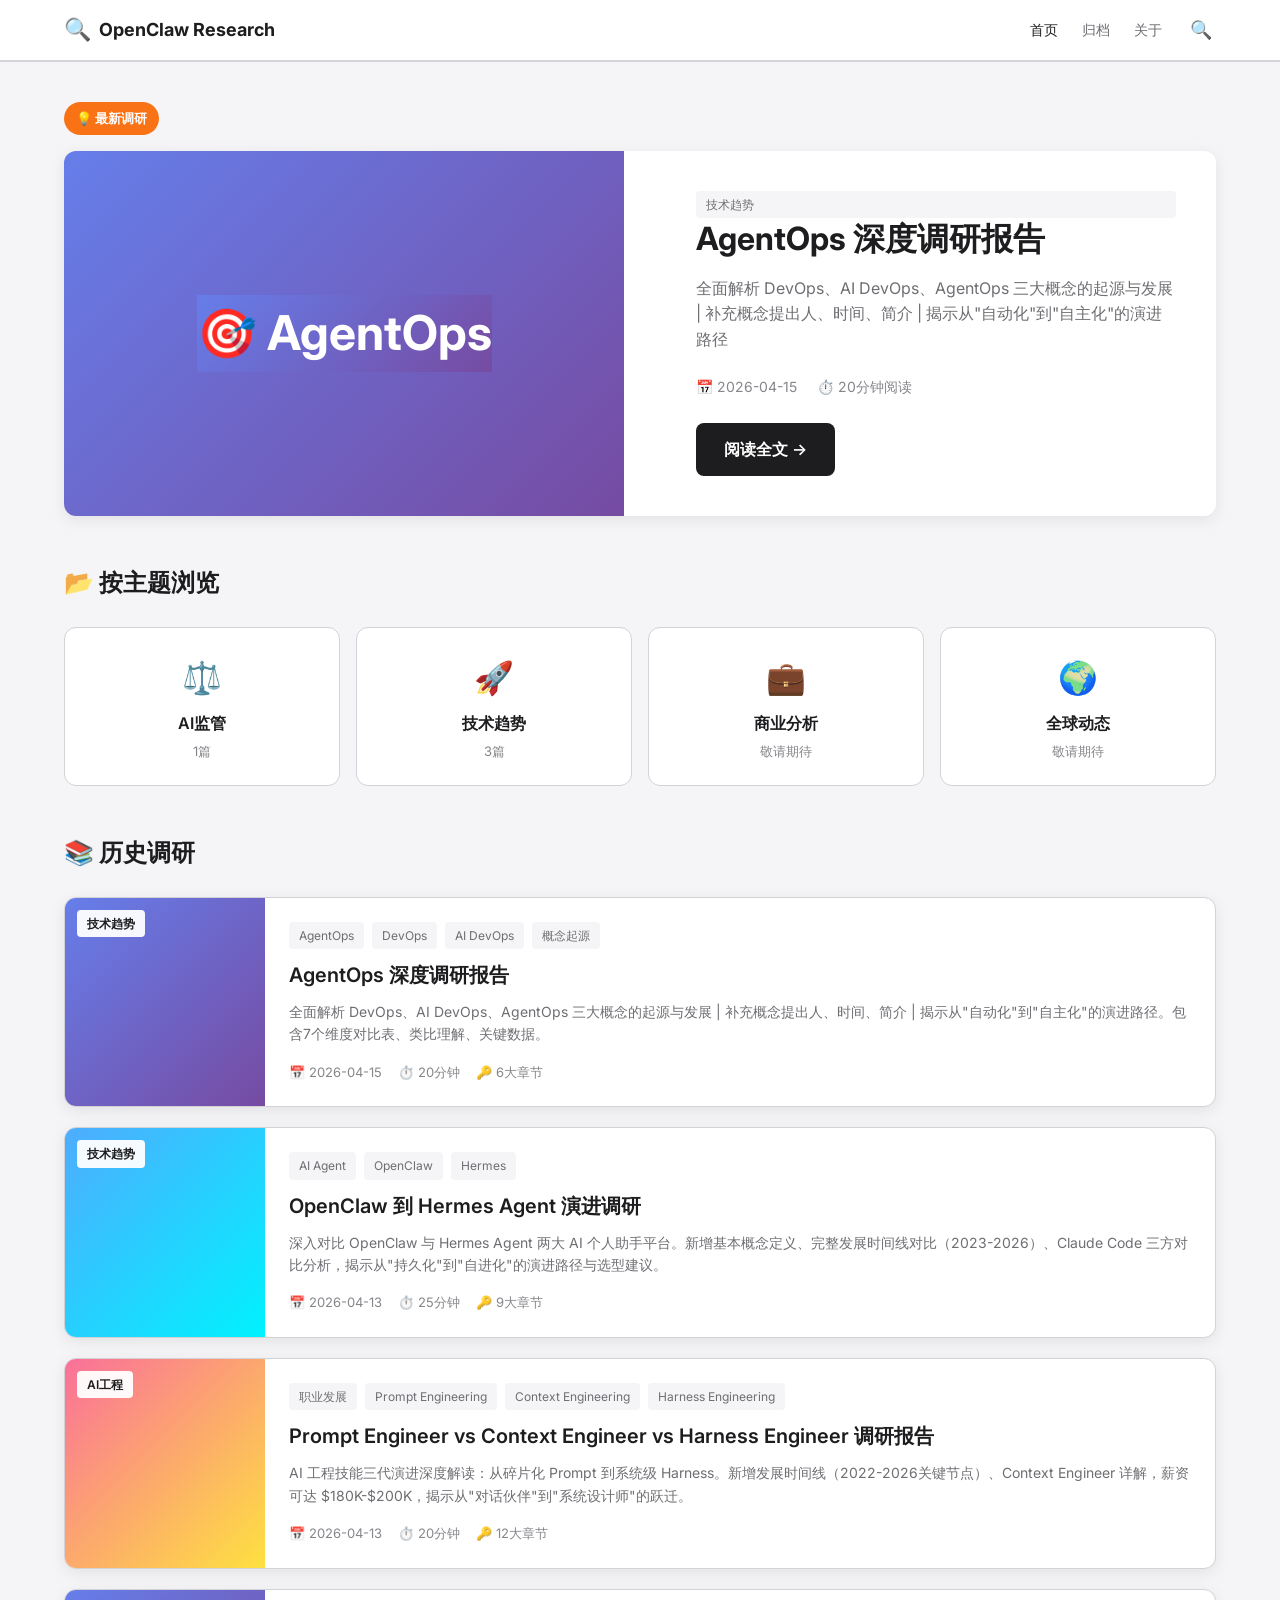
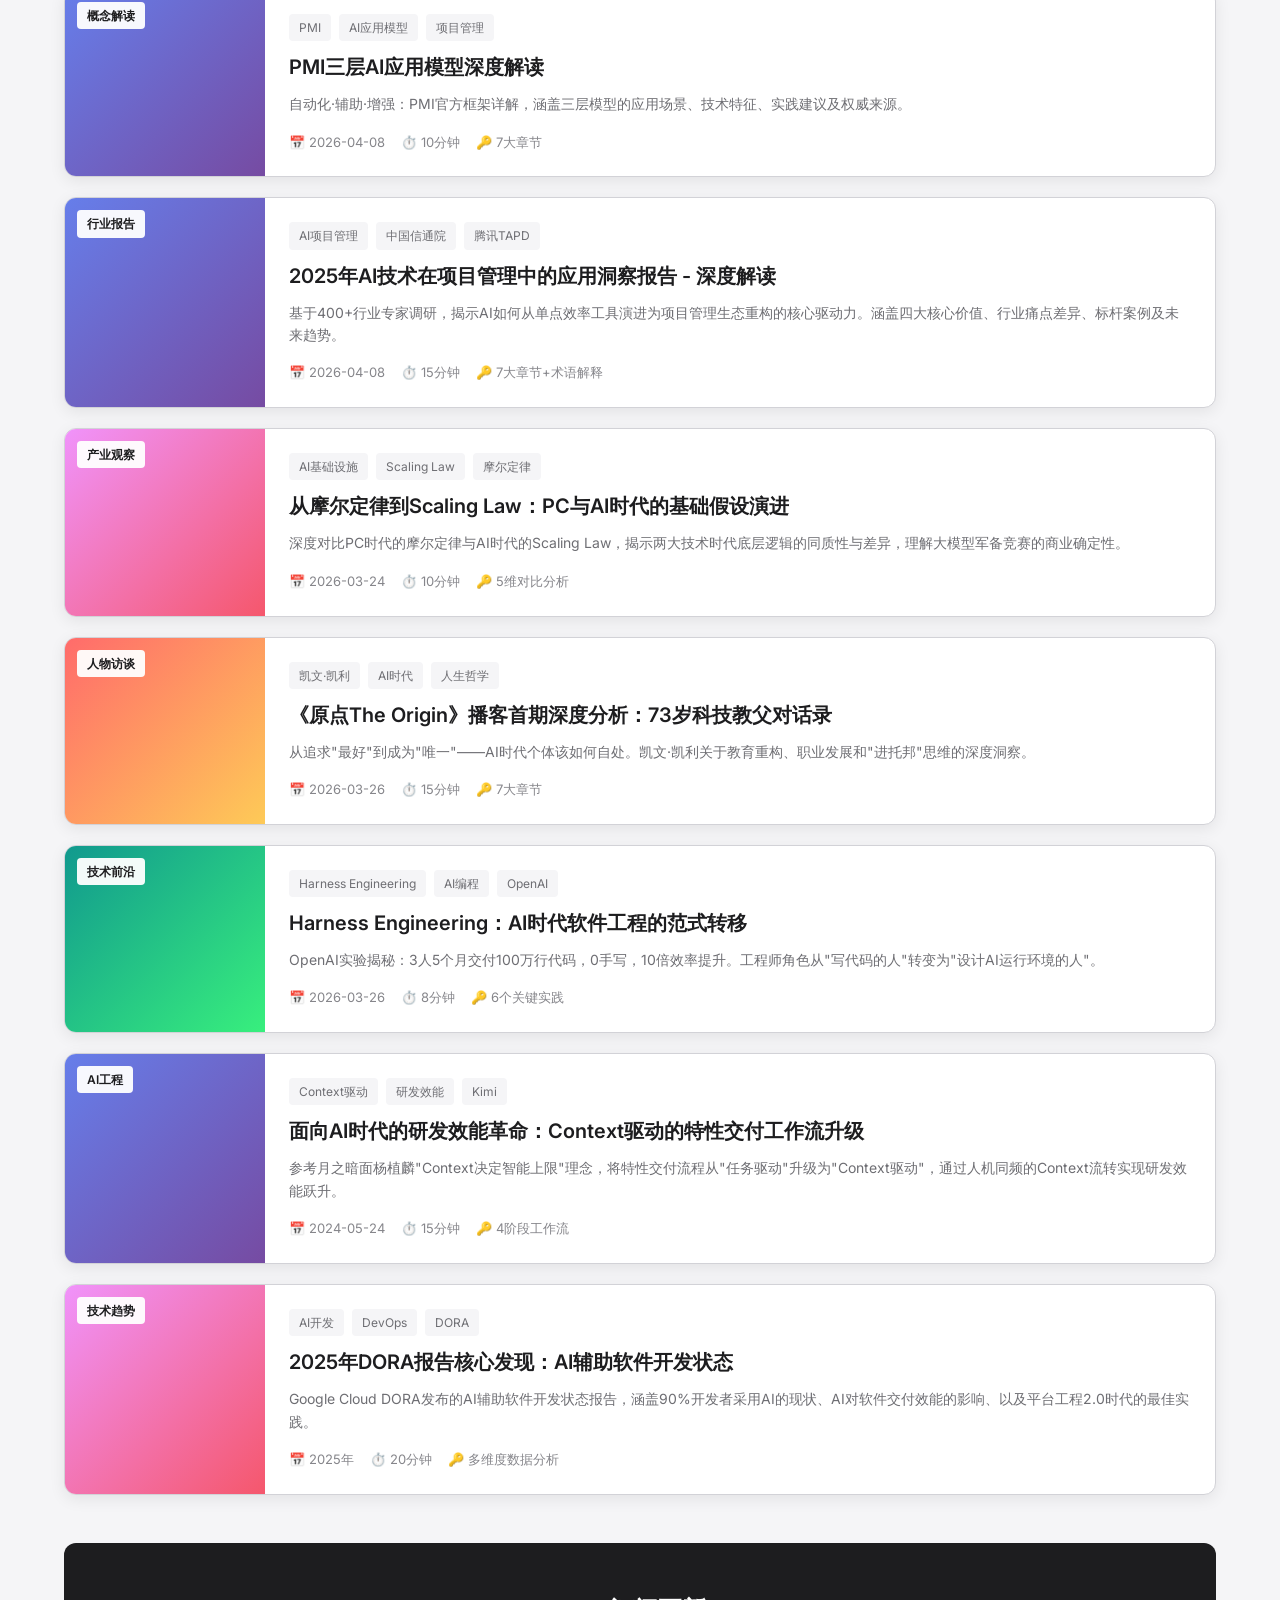
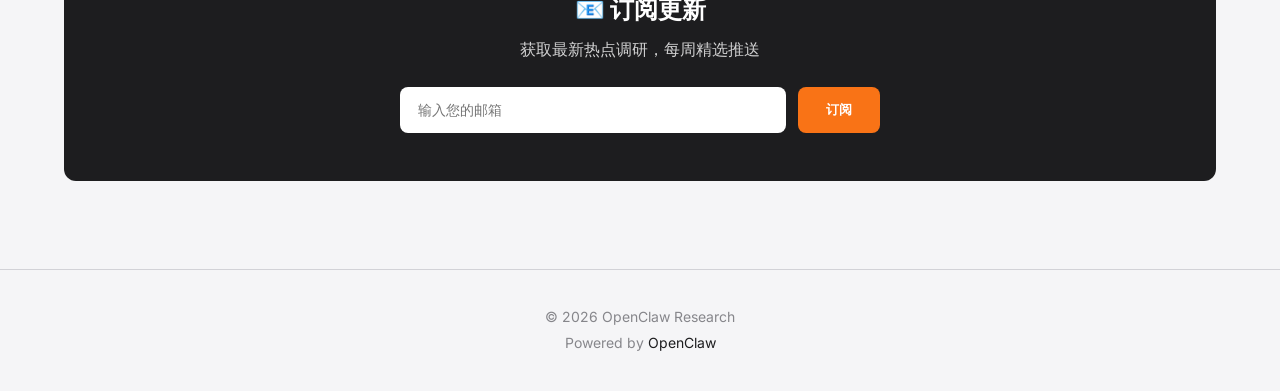
==== commit 8ce9a5c7: "更新首页：AgentOps深度调研报告设为最新调研，添加历史调研卡片" ====
--- a/index.html
+++ b/index.html
@@ -39,17 +39,17 @@
             <div class="hero-badge">💡 最新调研</div>
             <div class="hero-card">
                 <div class="hero-image">
-                    <div class="hero-placeholder">🚀 AI Agent</div>
+                    <div class="hero-placeholder" style="background: linear-gradient(135deg, #667eea 0%, #764ba2 100%);">🎯 AgentOps</div>
                 </div>
                 <div class="hero-content">
                     <span class="tag">技术趋势</span>
-                    <h1 class="hero-title">OpenClaw 到 Hermes Agent 演进调研</h1>
-                    <p class="hero-subtitle">深入对比两大 AI 个人助手平台 | 新增Claude Code三方对比、2023-2026完整发展时间线、基本概念定义 | 揭示从"持久化"到"自进化"的演进路径</p>
+                    <h1 class="hero-title">AgentOps 深度调研报告</h1>
+                    <p class="hero-subtitle">全面解析 DevOps、AI DevOps、AgentOps 三大概念的起源与发展 | 补充概念提出人、时间、简介 | 揭示从"自动化"到"自主化"的演进路径</p>
                     <div class="hero-meta">
-                        <span>📅 2026-04-13</span>
-                        <span>⏱️ 25分钟阅读</span>
-                    </div>
-                    <a href="articles/OpenClaw_Hermes_Agent_Evolution_Research_v1.0_202604131225.html" class="hero-btn">阅读全文 →</a>
+                        <span>📅 2026-04-15</span>
+                        <span>⏱️ 20分钟阅读</span>
+                    </div>
+                    <a href="articles/AgentOps_Deep_Research_Report_v1.1_202604150900.html" class="hero-btn">阅读全文 →</a>
                 </div>
             </div>
         </section>
@@ -86,6 +86,29 @@
             <h2 class="section-title">📚 历史调研</h2>
             <div class="article-list">
                 <article class="article-card">
+                    <div class="article-cover" style="background: linear-gradient(135deg, #667eea 0%, #764ba2 100%);">
+                        <span class="cover-tag">技术趋势</span>
+                    </div>
+                    <div class="article-info">
+                        <div class="article-tags">
+                            <span class="tag">AgentOps</span>
+                            <span class="tag">DevOps</span>
+                            <span class="tag">AI DevOps</span>
+                            <span class="tag">概念起源</span>
+                        </div>
+                        <h3 class="article-title">
+                            <a href="articles/AgentOps_Deep_Research_Report_v1.1_202604150900.html">AgentOps 深度调研报告</a>
+                        </h3>
+                        <p class="article-summary">全面解析 DevOps、AI DevOps、AgentOps 三大概念的起源与发展 | 补充概念提出人、时间、简介 | 揭示从"自动化"到"自主化"的演进路径。包含7个维度对比表、类比理解、关键数据。</p>
+                        <div class="article-meta">
+                            <span>📅 2026-04-15</span>
+                            <span>⏱️ 20分钟</span>
+                            <span>🔑 6大章节</span>
+                        </div>
+                    </div>
+                </article>
+
+                <article class="article-card">
                     <div class="article-cover" style="background: linear-gradient(135deg, #4facfe 0%, #00f2fe 100%);">
                         <span class="cover-tag">技术趋势</span>
                     </div>
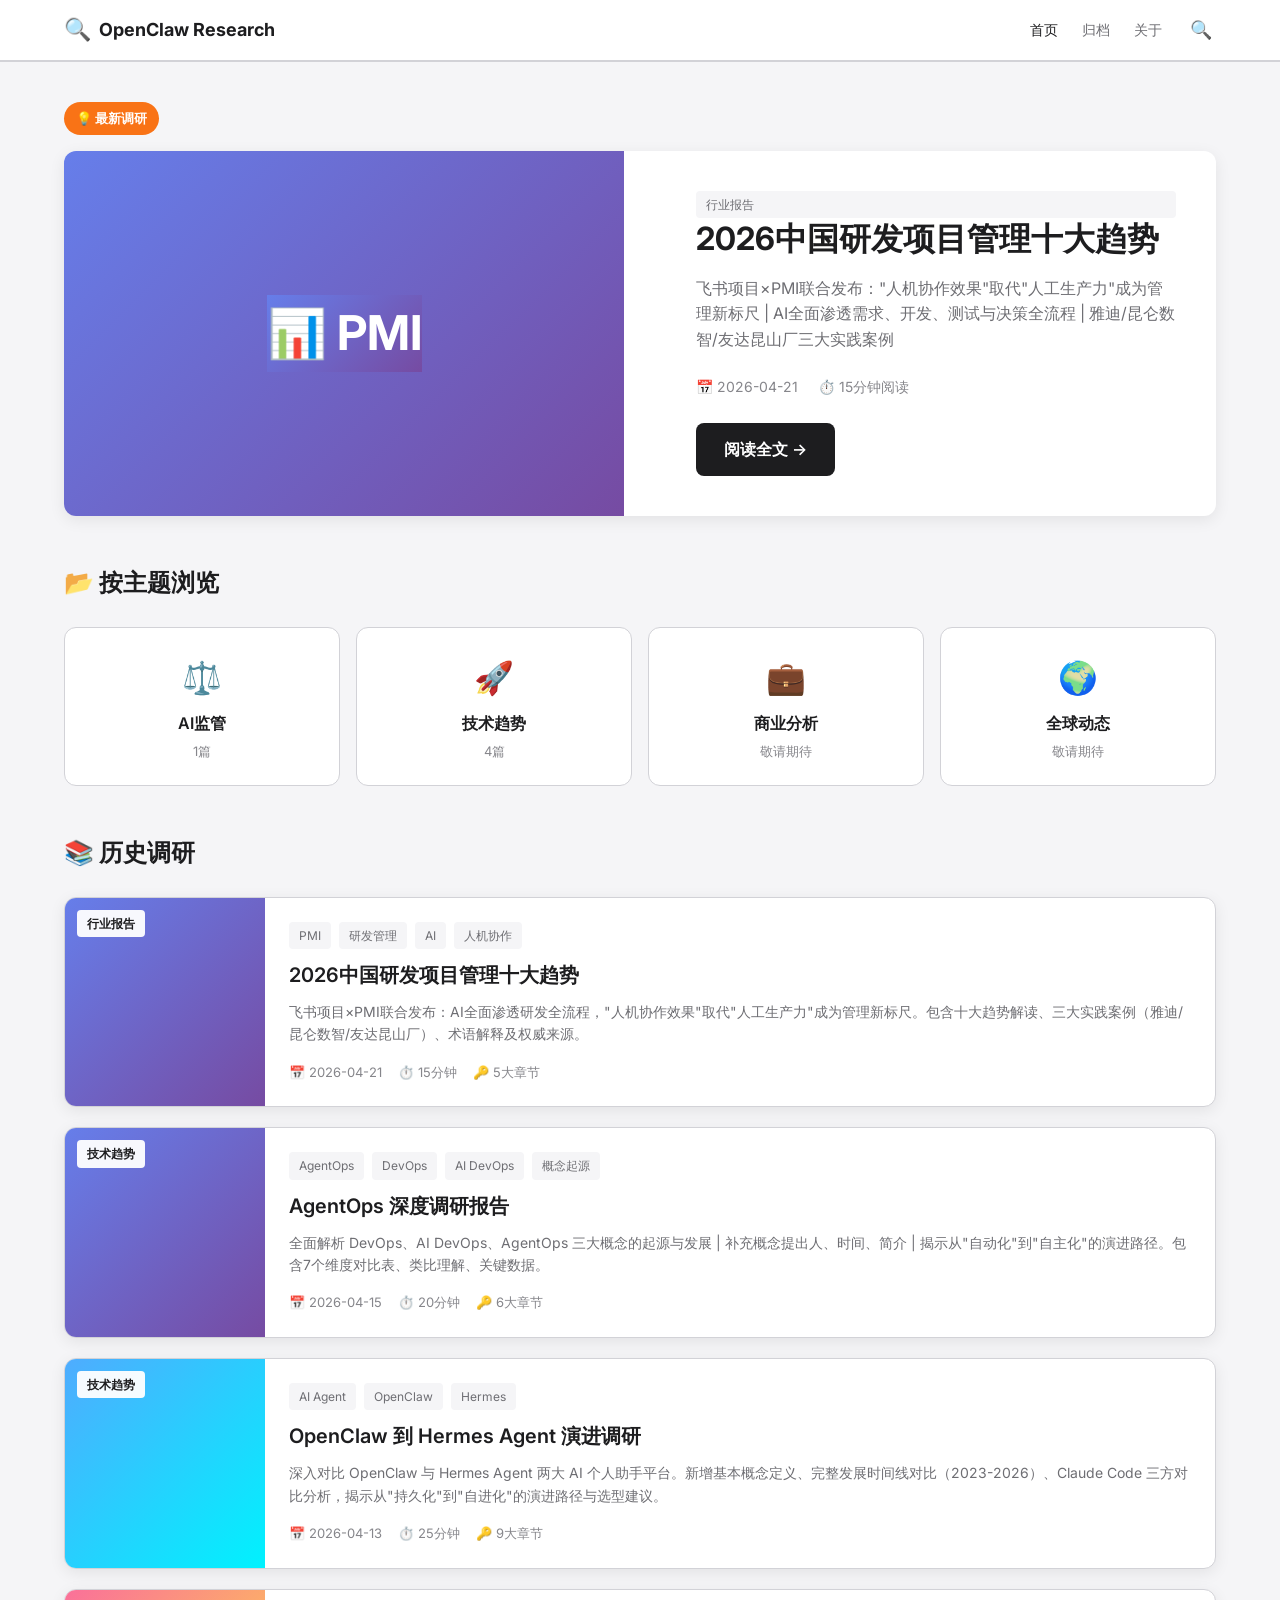
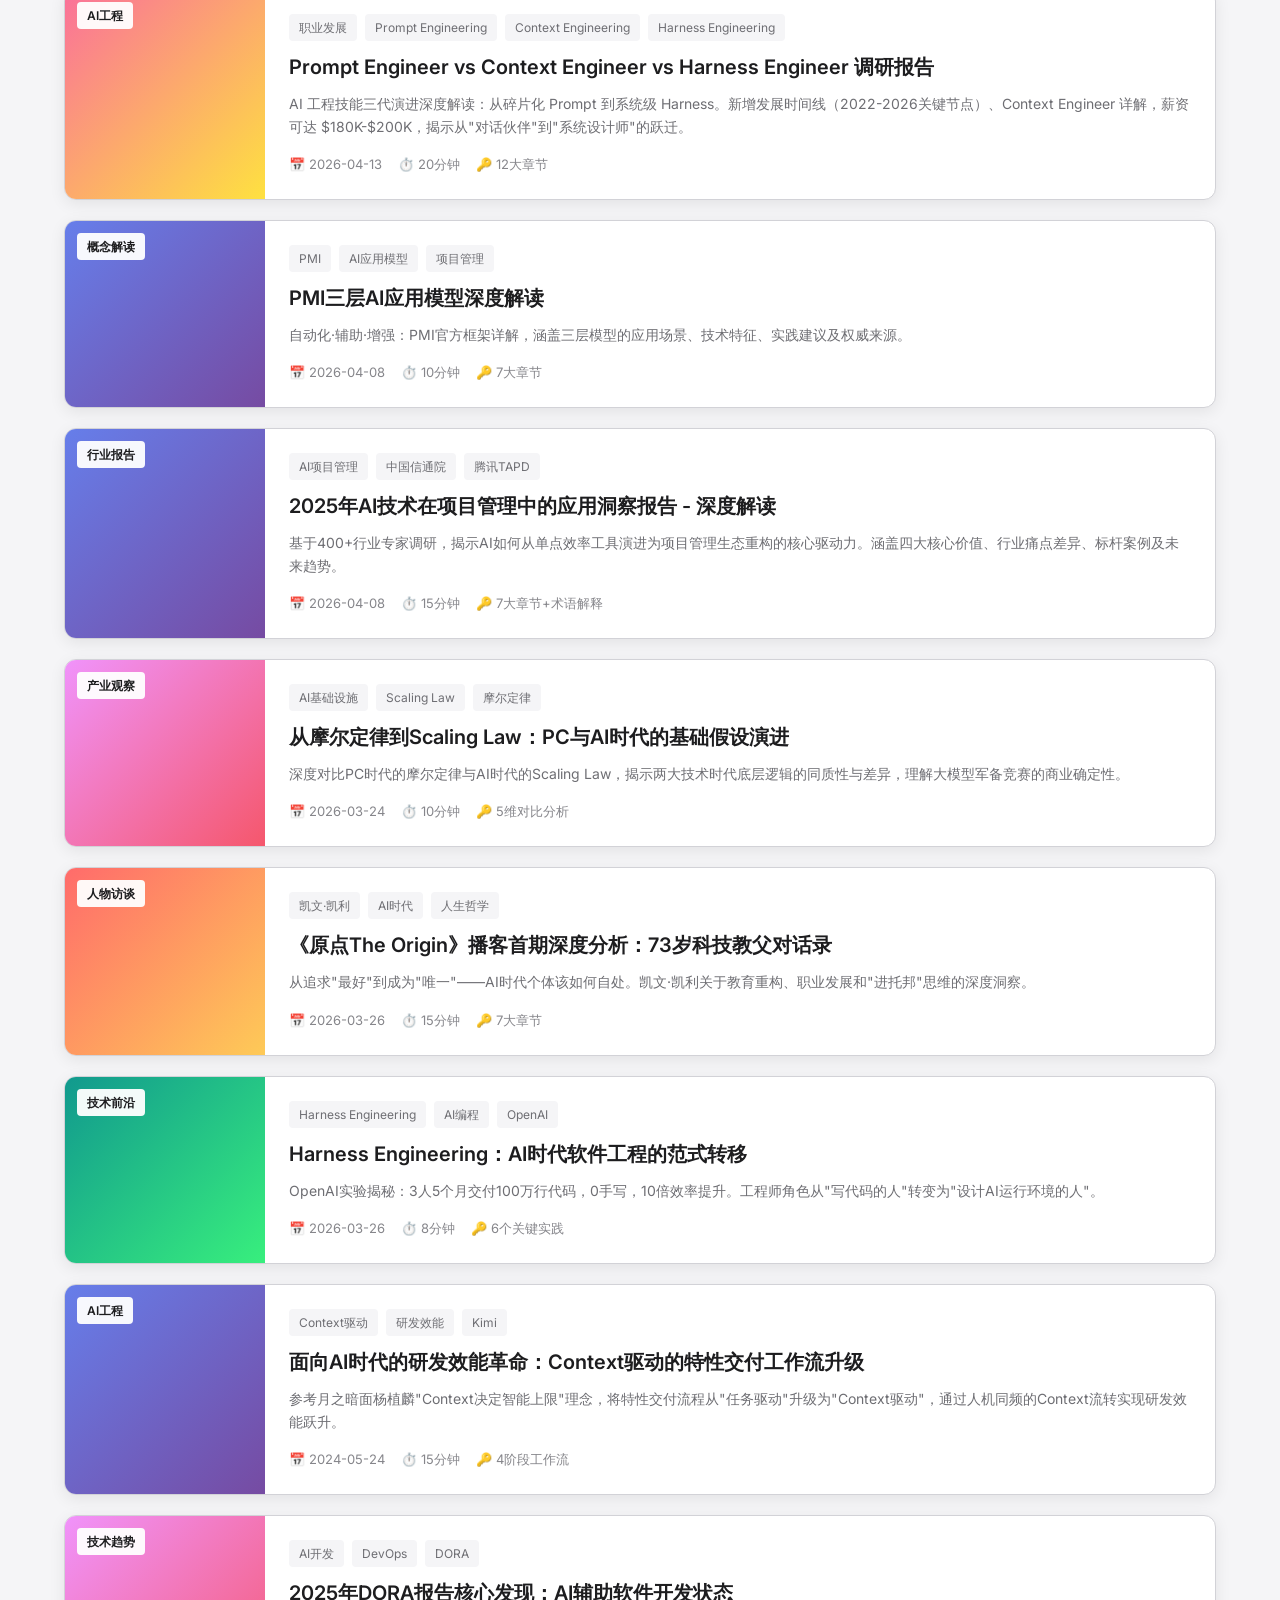
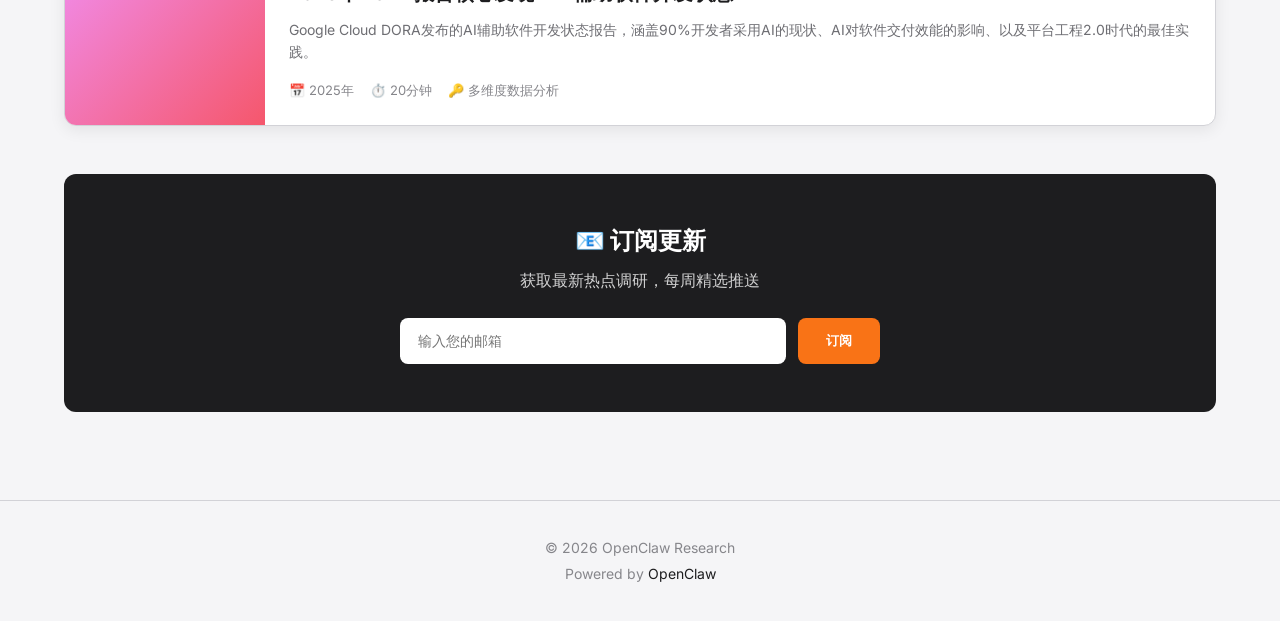
==== commit 791292a0: "feat: 新增2026中国研发项目管理十大趋势调研报告 - 添加完整报告：articles/RD_PM_Trends_2026_v1.0_202604211802.html - 更新首页Hero区：" ====
--- a/index.html
+++ b/index.html
@@ -39,17 +39,17 @@
             <div class="hero-badge">💡 最新调研</div>
             <div class="hero-card">
                 <div class="hero-image">
-                    <div class="hero-placeholder" style="background: linear-gradient(135deg, #667eea 0%, #764ba2 100%);">🎯 AgentOps</div>
+                    <div class="hero-placeholder" style="background: linear-gradient(135deg, #667eea 0%, #764ba2 100%);">📊 PMI</div>
                 </div>
                 <div class="hero-content">
-                    <span class="tag">技术趋势</span>
-                    <h1 class="hero-title">AgentOps 深度调研报告</h1>
-                    <p class="hero-subtitle">全面解析 DevOps、AI DevOps、AgentOps 三大概念的起源与发展 | 补充概念提出人、时间、简介 | 揭示从"自动化"到"自主化"的演进路径</p>
+                    <span class="tag">行业报告</span>
+                    <h1 class="hero-title">2026中国研发项目管理十大趋势</h1>
+                    <p class="hero-subtitle">飞书项目×PMI联合发布："人机协作效果"取代"人工生产力"成为管理新标尺 | AI全面渗透需求、开发、测试与决策全流程 | 雅迪/昆仑数智/友达昆山厂三大实践案例</p>
                     <div class="hero-meta">
-                        <span>📅 2026-04-15</span>
-                        <span>⏱️ 20分钟阅读</span>
-                    </div>
-                    <a href="articles/AgentOps_Deep_Research_Report_v1.1_202604150900.html" class="hero-btn">阅读全文 →</a>
+                        <span>📅 2026-04-21</span>
+                        <span>⏱️ 15分钟阅读</span>
+                    </div>
+                    <a href="articles/RD_PM_Trends_2026_v1.0_202604211802.html" class="hero-btn">阅读全文 →</a>
                 </div>
             </div>
         </section>
@@ -66,7 +66,7 @@
                 <a href="#" class="topic-card tech-trends">
                     <span class="topic-icon">🚀</span>
                     <span class="topic-name">技术趋势</span>
-                    <span class="topic-count">3篇</span>
+                    <span class="topic-count">4篇</span>
                 </a>
                 <a href="#" class="topic-card business">
                     <span class="topic-icon">💼</span>
@@ -87,6 +87,29 @@
             <div class="article-list">
                 <article class="article-card">
                     <div class="article-cover" style="background: linear-gradient(135deg, #667eea 0%, #764ba2 100%);">
+                        <span class="cover-tag">行业报告</span>
+                    </div>
+                    <div class="article-info">
+                        <div class="article-tags">
+                            <span class="tag">PMI</span>
+                            <span class="tag">研发管理</span>
+                            <span class="tag">AI</span>
+                            <span class="tag">人机协作</span>
+                        </div>
+                        <h3 class="article-title">
+                            <a href="articles/RD_PM_Trends_2026_v1.0_202604211802.html">2026中国研发项目管理十大趋势</a>
+                        </h3>
+                        <p class="article-summary">飞书项目×PMI联合发布：AI全面渗透研发全流程，"人机协作效果"取代"人工生产力"成为管理新标尺。包含十大趋势解读、三大实践案例（雅迪/昆仑数智/友达昆山厂）、术语解释及权威来源。</p>
+                        <div class="article-meta">
+                            <span>📅 2026-04-21</span>
+                            <span>⏱️ 15分钟</span>
+                            <span>🔑 5大章节</span>
+                        </div>
+                    </div>
+                </article>
+
+                <article class="article-card">
+                    <div class="article-cover" style="background: linear-gradient(135deg, #667eea 0%, #764ba2 100%);">
                         <span class="cover-tag">技术趋势</span>
                     </div>
                     <div class="article-info">
@@ -97,7 +120,7 @@
                             <span class="tag">概念起源</span>
                         </div>
                         <h3 class="article-title">
-                            <a href="articles/AgentOps_Deep_Research_Report_v1.1_202604150900.html">AgentOps 深度调研报告</a>
+                            <a href="articles/AgentOps_Deep_Research_Report_v1.2_202604151230.html">AgentOps 深度调研报告</a>
                         </h3>
                         <p class="article-summary">全面解析 DevOps、AI DevOps、AgentOps 三大概念的起源与发展 | 补充概念提出人、时间、简介 | 揭示从"自动化"到"自主化"的演进路径。包含7个维度对比表、类比理解、关键数据。</p>
                         <div class="article-meta">
